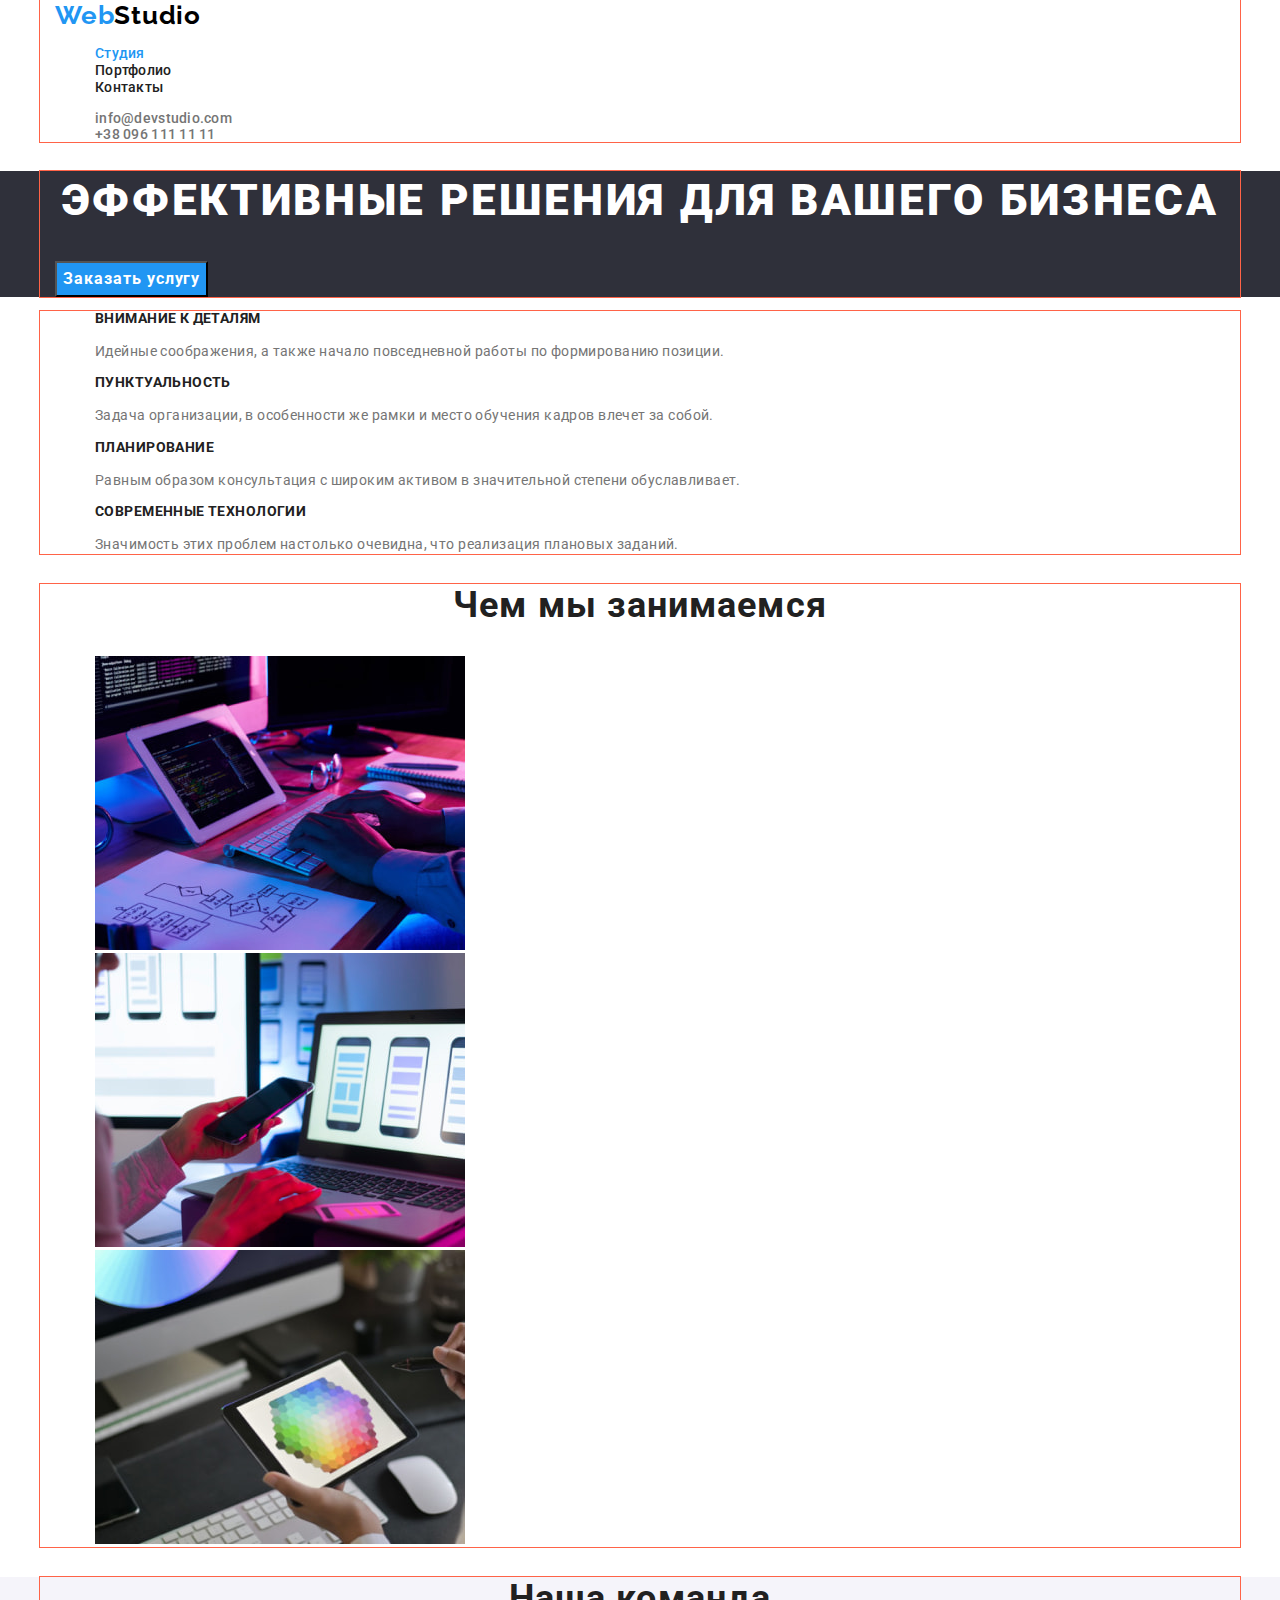
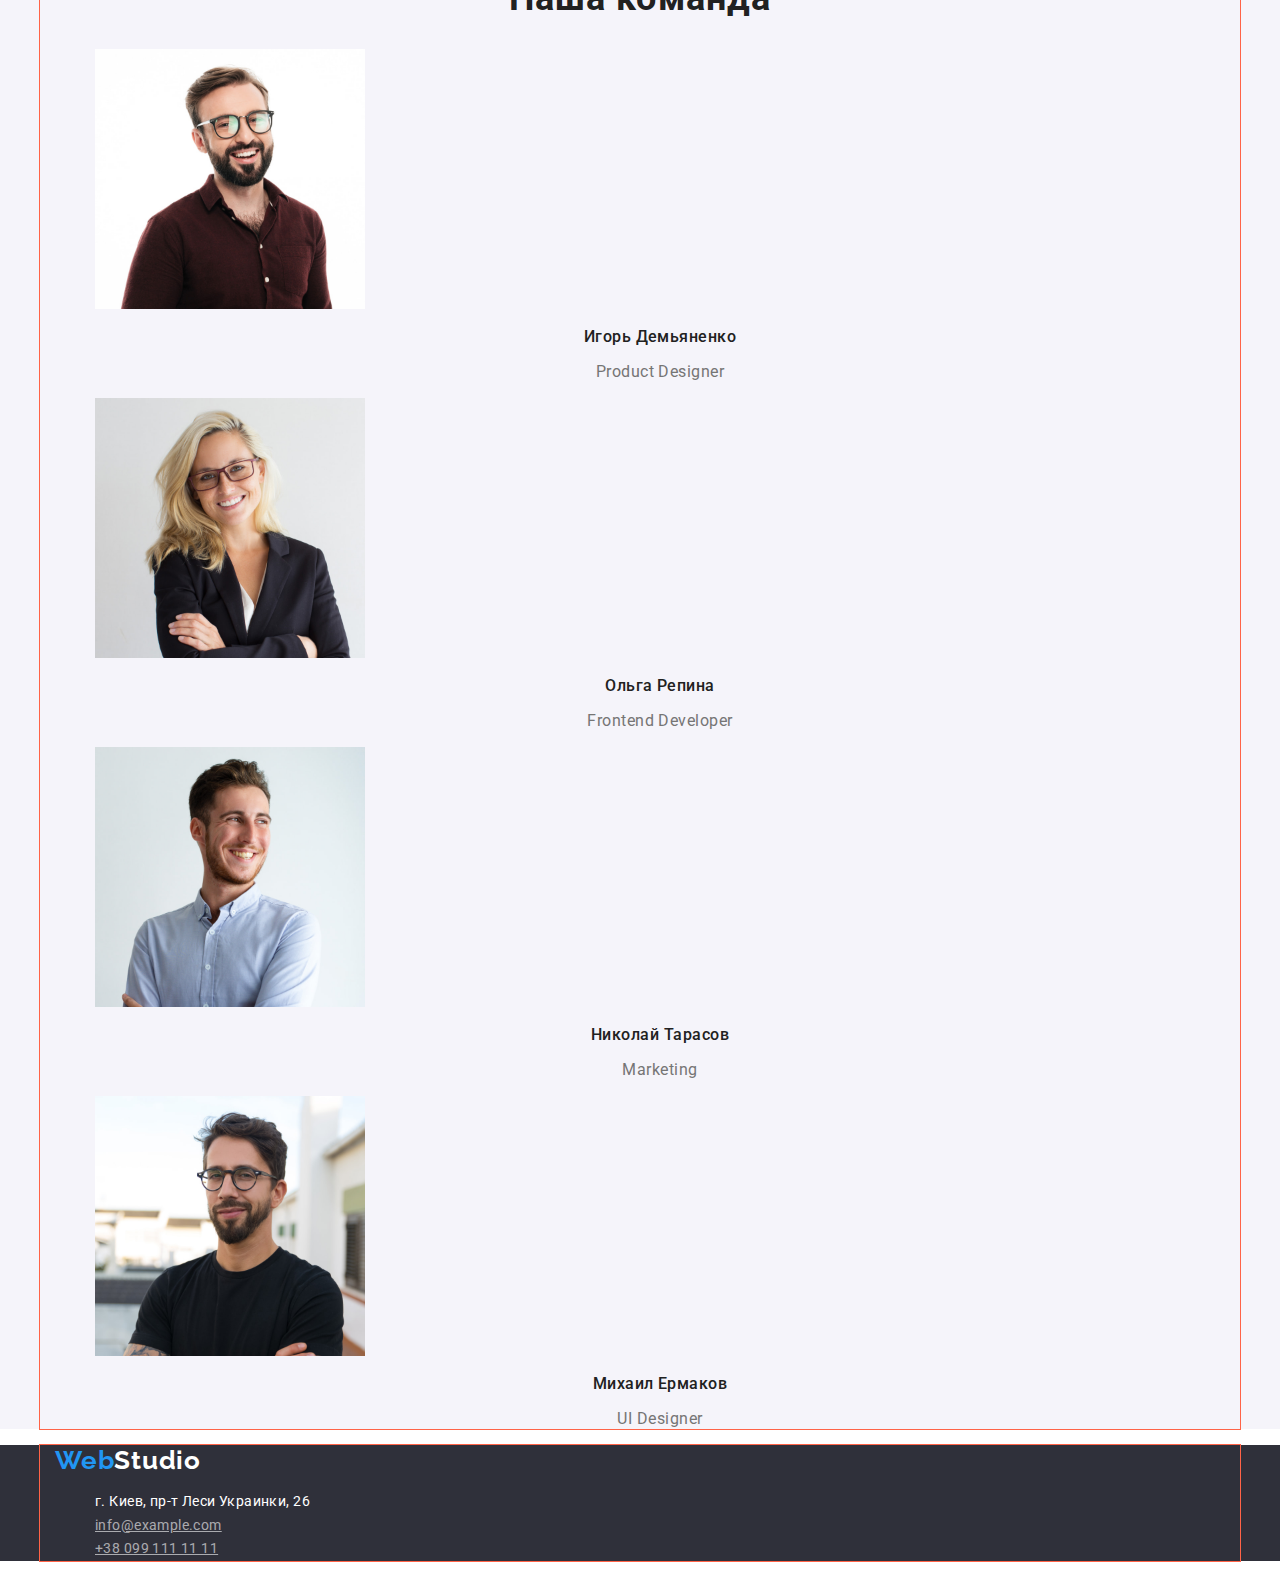
==== index.html @ 44c4bb5a "начинает работу дз3" ====
<!DOCTYPE html>
<html lang="ru">
  <head>
    <meta charset="UTF-8" />
    <meta http-equiv="X-UA-Compatible" content="IE=edge" />
    <meta name="viewport" content="width=device-width, initial-scale=1.0" />
    <title>Document</title>
    <!-- Project fonts -->
    <link rel="preconnect" href="https://fonts.googleapis.com" />
    <link rel="preconnect" href="https://fonts.gstatic.com" crossorigin />
    <link
      href="https://fonts.googleapis.com/css2?family=Raleway:wght@700&family=Roboto:wght@400;500;700;900&display=swap"
      rel="stylesheet"
    />
    <!-- Normalize -->
    <link
      rel="stylesheet"
      href="https://cdn.jsdelivr.net/npm/modern-normalize@1.1.0/modern-normalize.min.css"
    />
    <!-- Custom styles -->
    <link rel="stylesheet" href="./css/styles.css" />
  </head>

  <body>
    <!-- Шапка сайта -->
    <header class="header">
      <div class="container">
        <nav class="header-nav">
          <a href="index.html" lang="en" class="logo-link"
            >Web<span class="logo-up">Studio</span></a
          >
          <ul class="site-nav">
            <li class="list"><a href="" class="link active">Студия</a></li>
            <li class="list"><a href="./portfolio.html" class="link">Портфолио</a></li>
            <li class="list"><a href="" class="link">Контакты</a></li>
          </ul>
        </nav>
        <ul class="header-contacts">
          <li class="list">
            <a href="mailto:info@devstudio.com" class="contacts">info@devstudio.com</a>
          </li>
          <li class="list"><a href="tel:+380961111111" class="contacts">+38 096 111 11 11</a></li>
        </ul>
      </div>
    </header>

    <main>
      <!-- Секция герой -->
      <section class="hero">
        <div class="container">
          <h1 class="hero-title">Эффективные решения для вашего бизнеса</h1>
          <button class="button" type="button">Заказать услугу</button>
        </div>
      </section>

      <!-- Секция особенности -->
      <section class="peculiarities">
        <div class="container">
          <h2 class="peculiarities visually-hidden">Особенности</h2>
          <ul class="peculiarities-list">
            <li class="list">
              <h3 class="title-list">Внимание к деталям</h3>
              <p class="text">
                Идейные соображения, а также начало повседневной работы по формированию позиции.
              </p>
            </li>
            <li class="list">
              <h3 class="title-list">Пунктуальность</h3>
              <p class="text">
                Задача организации, в особенности же рамки и место обучения кадров влечет за собой.
              </p>
            </li>
            <li class="list">
              <h3 class="title-list">Планирование</h3>
              <p class="text">
                Равным образом консультация с широким активом в значительной степени обуславливает.
              </p>
            </li>
            <li class="list">
              <h3 class="title-list">Современные технологии</h3>
              <p class="text">
                Значимость этих проблем настолько очевидна, что реализация плановых заданий.
              </p>
            </li>
          </ul>
        </div>
      </section>

      <!-- Секция занятость -->
      <section class="work">
        <div class="container">
          <h2 class="work-title">Чем мы занимаемся</h2>
          <ul class="work-photo">
            <li class="list">
              <img
                src="./images/images-work/box-1.jpg"
                alt="Работа с планшетом"
                width="370"
                height="294"
              />
            </li>
            <li class="list">
              <img
                src="./images/images-work/box-2.jpg"
                alt="Работа с ноутбуком"
                width="370"
                height="294"
              />
            </li>
            <li class="list">
              <img
                src="./images/images-work/box-3.jpg"
                alt="Работа с телефоном"
                width="370"
                height="294"
              />
            </li>
          </ul>
        </div>
      </section>

      <!-- Секция команда -->
      <section class="team">
        <div class="container">
          <h2 class="team-title">Наша команда</h2>
          <ul class="team-list">
            <li>
              <img
                src="./images/images-team/team-1.jpg"
                alt="Демьяненко Игорь"
                width="270"
                height="260"
              />
              <h3 class="team-name">Игорь Демьяненко</h3>
              <p class="text" lang="en">Product Designer</p>
            </li>
            <li>
              <img
                src="./images/images-team/team-2.jpg"
                alt="Репина Ольга"
                width="270"
                height="260"
              />
              <h3 class="team-name">Ольга Репина</h3>
              <p class="text" lang="en">Frontend Developer</p>
            </li>
            <li>
              <img
                src="./images/images-team/team-3.jpg"
                alt="Тарасов Николай"
                width="270"
                height="260"
              />
              <h3 class="team-name">Николай Тарасов</h3>
              <p class="text" lang="en">Marketing</p>
            </li>
            <li>
              <img
                src="./images/images-team/team-4.jpg"
                alt="Ермаков Михаил"
                width="270"
                height="260"
              />
              <h3 class="team-name">Михаил Ермаков</h3>
              <p class="text" lang="en">UI Designer</p>
            </li>
          </ul>
        </div>
      </section>
    </main>

    <!-- Футер -->
    <footer class="footer">
      <div class="container">
        <a href="index.html" lang="en" class="logo-link"
          >Web<span class="logo-down">Studio</span></a
        >
        <address class="adress">
          <ul class="address-list">
            <li class="list">
              <a
                class="link"
                href="https://goo.gl/maps/iHPk22q8Q6fAZVJF9"
                target="_blank"
                rel="noopenen noreferrer"
                >г. Киев, пр-т Леси Украинки, 26</a
              >
            </li>
            <li class="link">
              <a class="link-footer" href="mailto:info@example.com">info@example.com</a>
            </li>
            <li class="link">
              <a class="link-footer" href="tel:+380991111111">+38 099 111 11 11</a>
            </li>
          </ul>
        </address>
      </div>
    </footer>
  </body>
</html>
---- css/styles.css ----
:root {
  --main-font: 'Roboto', sans-serif;
  --secondary-font: Raleway, sans-serif;

  --accent-text-color: #2196f3;
  --accent-secondary-text-color: #ffffff;
  --main-text-color: #212121;
  --secondary-text-color: #757575;

  --main-bg-color: #2f303a;
  --secondary-bg-color: #f5f4fa;
  --another-bg-color: #eeeeee;

  --logo-text-color: #000000;
  --header-line-color: #ececec;
  --contacts-footer-color: rgba(255, 255, 255, 0.6);
  --buton-bg-color: #2196f3;
}

/* General */

body {
  font-family: var(--main-font);

  font-size: 14px;
  letter-spacing: 0.03em;

  color: var(--secondary-text-color);
  background-color: var(--accent-secondary-text-color);
}

address {
  font-style: normal;
}

.button {
  font-family: var(--main-font);
  font-style: normal;
  font-weight: 700;
  font-size: 16px;
  line-height: 1.88;
  display: flex;
  align-items: center;
  text-align: center;
  letter-spacing: 0.06em;

  color: var(--accent-secondary-text-color);
  background-color: var(--buton-bg-color);

  cursor: pointer;
}

.list {
  list-style: none;
}

.link {
  text-decoration: none;
  list-style: none;
}

.visually-hidden {
  position: absolute;
  width: 1px;
  height: 1px;
  margin: -1px;
  border: 0;
  padding: 0;

  white-space: nowrap;
  clip-path: inset(100%);
  clip: rect(0 0 0 0);
  overflow: hidden;
}

.container {
  outline: 1px solid tomato;
  width: 1200px;

  padding-left: 15px;
  padding-right: 15px;

  margin-left: auto;
  margin-right: auto;
}

/* Header */
/* Logo */

.logo-link {
  font-family: var(--secondary-font);
  font-weight: 700;
  font-size: 26px;
  line-height: 1.19;
  letter-spacing: 0.03em;

  color: var(--accent-text-color);

  text-decoration: none;
}

.logo-up {
  color: var(--logo-text-color);
}

.logo-down {
  color: var(--accent-secondary-text-color);
}

/* Navigation */

.site-nav .link {
  font-weight: 500;
  letter-spacing: 0.02em;
  line-height: 1.14;

  color: var(--main-text-color);

  text-decoration: none;
  cursor: pointer;
}

.site-nav .link:hover,
.site-nav .link:focus {
  color: var(--accent-text-color);
}

/* Contacts */

.site-nav .header-contacts {
  list-style: none;
}

.site-nav .link:hover,
.site-nav .link:focus {
  color: var(--accent-text-color);
}

.site-nav .link .current {
  color: var(--accent-text-color);
}

.header-contacts .contacts {
  color: var(--secondary-text-color);
  font-weight: 500;
  letter-spacing: 0.02em;
  text-decoration: none;
}

.header-contacts .contacts:hover,
.header-contacts .contacts:focus {
  color: var(--accent-text-color);
}

/* Hero */

.hero {
  background: var(--main-bg-color);
}

.hero-title {
  font-weight: 900;
  font-size: 44px;
  line-height: 1.36;
  text-align: center;
  letter-spacing: 0.06em;
  text-transform: uppercase;

  color: var(--accent-secondary-text-color);
}

.link.active {
  color: var(--accent-text-color);
}

/* Peculiarities */

.peculiarities-list .title {
  font-weight: 700;
  font-size: 14px;
  line-height: 1.2;
  letter-spacing: 0.03em;
  text-transform: uppercase;

  color: var(--accent-secondary-text-color);
}

.title-list {
  font-size: 14px;
  font-weight: 700;
  line-height: 1.14;

  color: var(--main-text-color);

  text-transform: uppercase;
}

.peculiarities-list .text {
  font-size: 14px;
  line-height: 1.71;
  line-height: 146%;
  vertical-align: Top;

  color: var(--secondary-text-color);
}

/* Employment */

.work-title {
  font-weight: 700;
  font-size: 36px;
  line-height: 42px;
  text-align: center;
  letter-spacing: 0.03em;

  color: var(--main-text-color);
}

.work-title .list {
  list-style: none;
}

/* Team */

.team-list {
  list-style: none;
}

.team {
  background-color: var(--secondary-bg-color);
}

.team-title {
  font-weight: 700;
  font-size: 36px;
  line-height: 1.17;
  text-align: center;
  letter-spacing: 0.03em;

  color: var(--main-text-color);
}

.team-list .team-name {
  font-weight: 500;
  font-size: 16px;
  line-height: 1.18;
  text-align: center;
  letter-spacing: 0.03em;

  color: var(--main-text-color);
}

.team-list .text {
  font-size: 16px;
  line-height: 1.18;
  text-align: center;
  letter-spacing: 0.03em;
}
/* Footer */

.footer {
  background-color: var(--main-bg-color);
  text-decoration: none;
}

.address {
  font-style: normal;
}

.address .address-list {
  list-style: none;
}

.address-list .link {
  line-height: 1.72;

  color: var(--accent-secondary-text-color);

  text-decoration: none;
}

.address-list .link {
  line-height: 1.71;

  color: var(--accent-secondary-text-color);

  text-decoration: none;
}

.address-list .link-footer:hover,
.address-list .link-footer:focus {
  color: var(--accent-text-color);
}

.address-list .link-footer {
  font-size: 14px;
  line-height: 1.71;

  color: var(--contacts-footer-color);
}

.address-list .list:hover,
.address-list .list:focus {
  color: var(--accent-text-color);
}

/* Portfolio Page */

.portfolio {
  list-style: none;
}

.portfolio .button {
  font-weight: 500;
  font-size: 16px;
  line-height: 1.62;

  color: var(--main-text-color);
  background-color: var(--another-bg-color);
}

.portfolio .button:hover,
.portfolio .button:focus {
  color: var(--accent-secondary-text-color);
  background-color: var(--accent-text-color);

  cursor: pointer;
}
.portfolio-list .title {
  font-weight: 700;
  font-size: 18px;
  line-height: 2;
  letter-spacing: 0.06em;

  color: var(--main-text-color);
}

.portfolio-list .list {
  font-size: 16px;
  line-height: 1.88;
  letter-spacing: 0.03em;

  color: var(--secondary-text-color);
}

.portfolio-title {
  list-style: none;
}
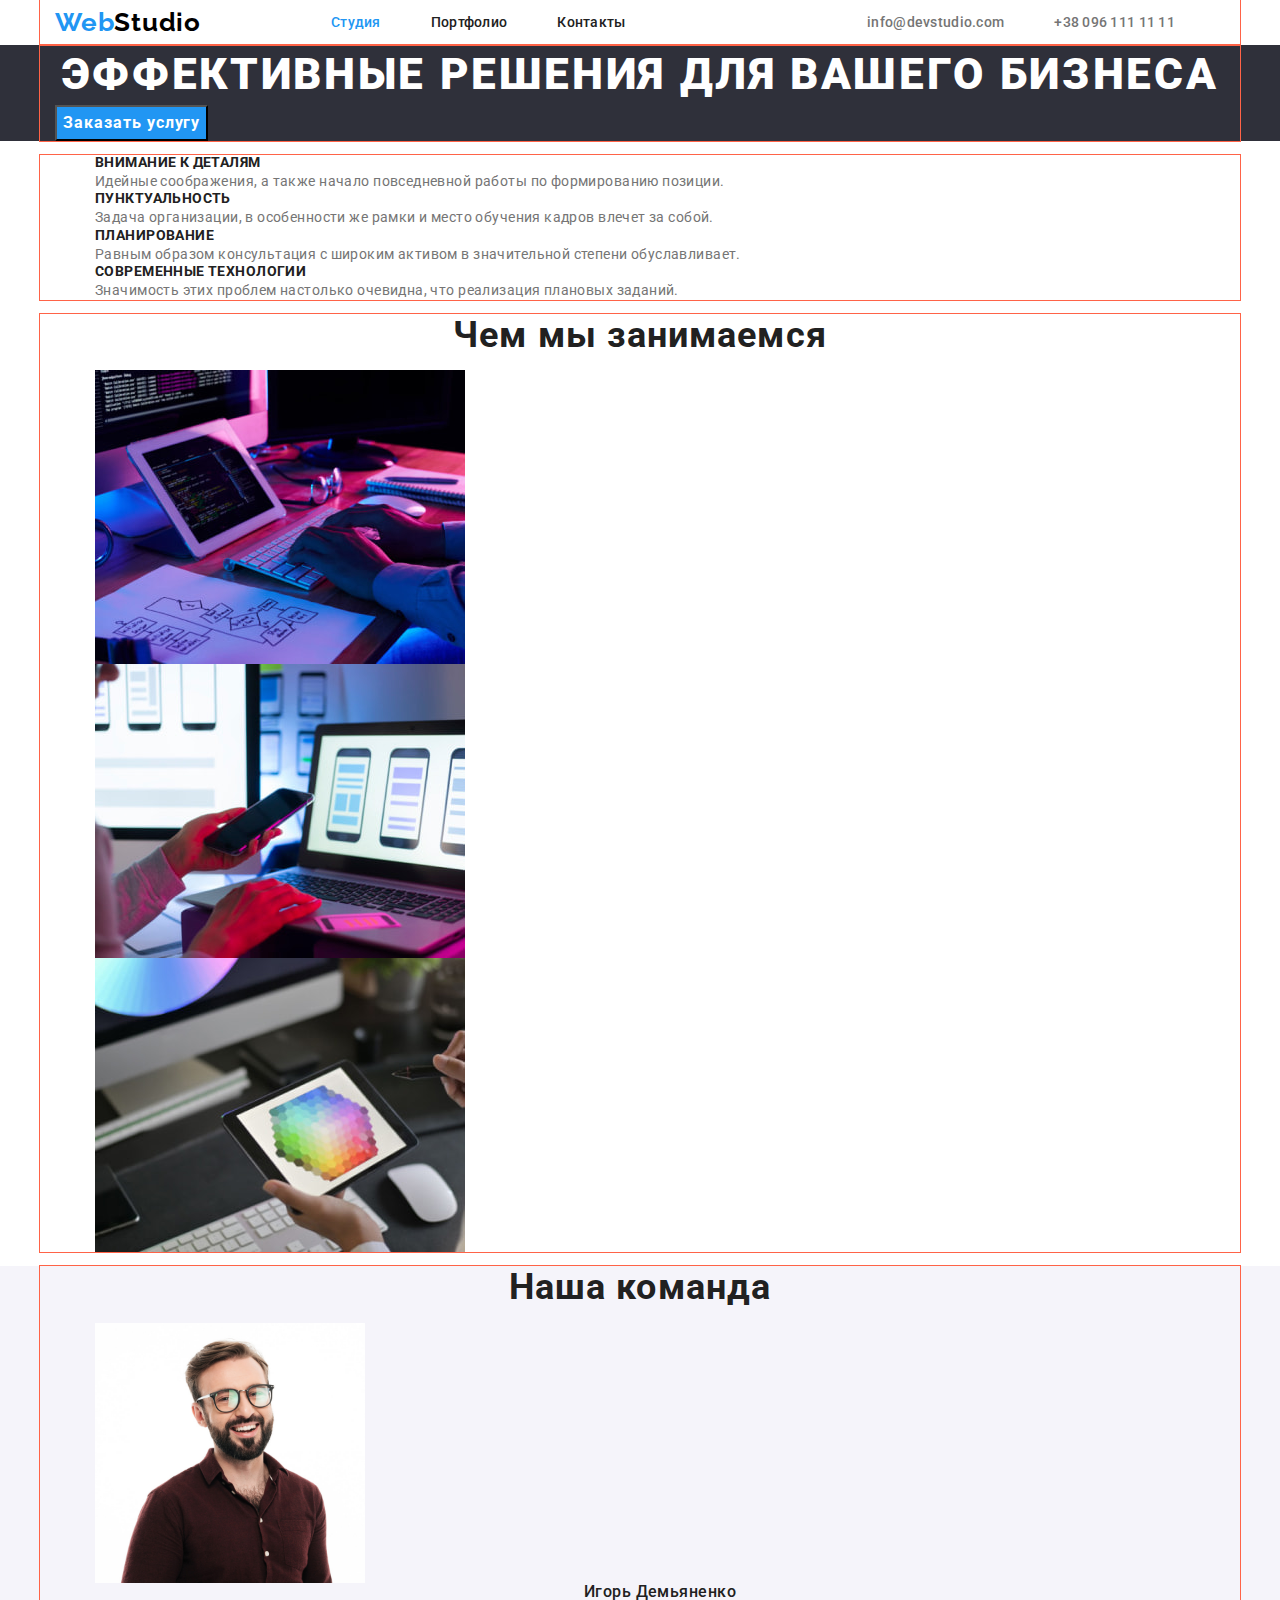
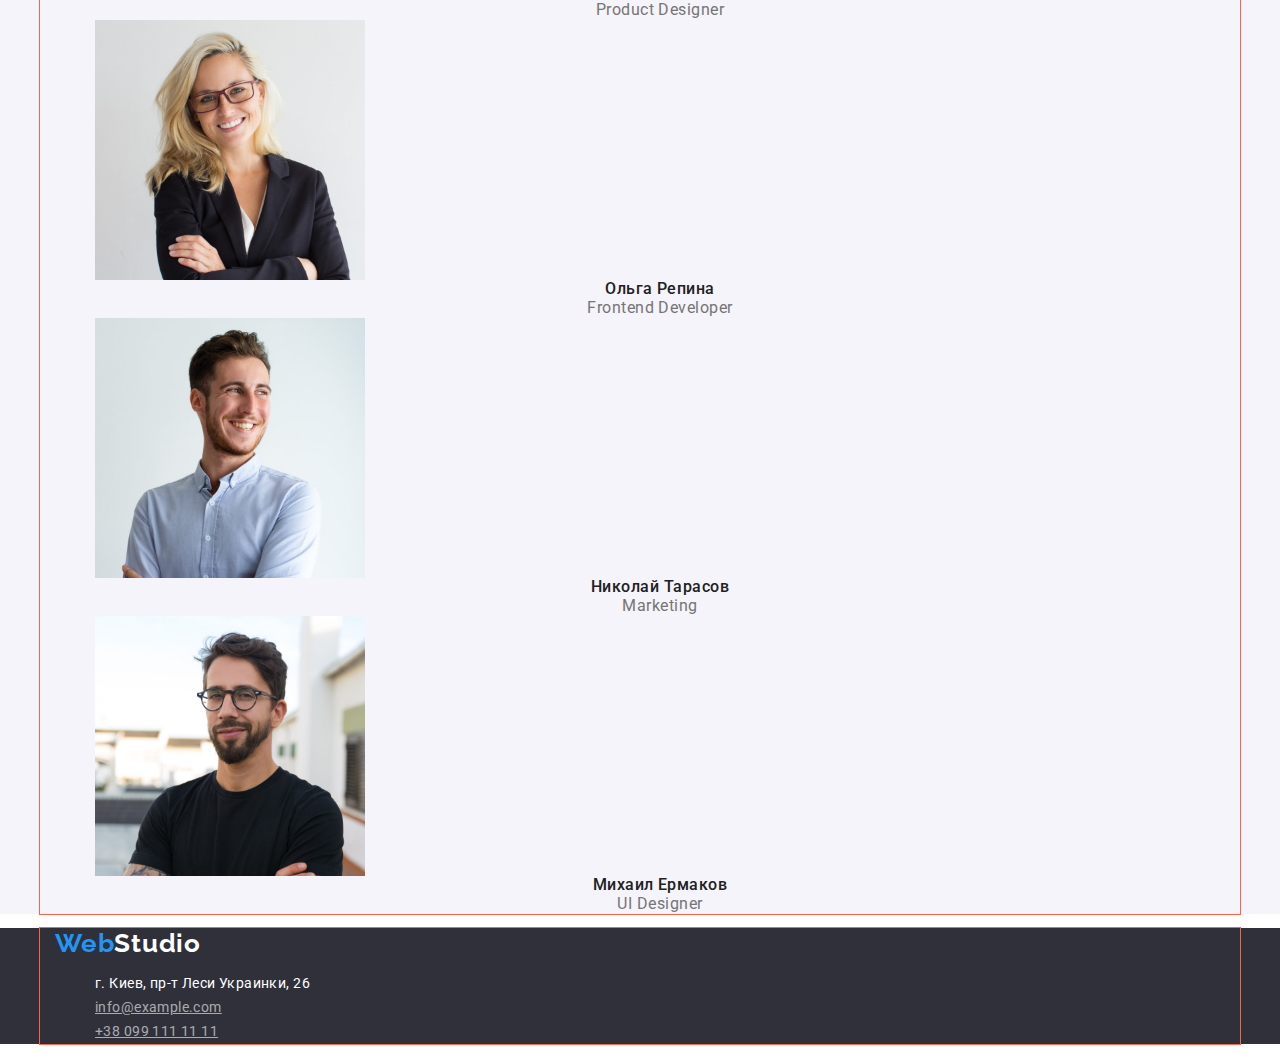
==== commit 52bb1bb1: "делает задачи по дз в header" ====
--- a/index.html
+++ b/index.html
@@ -24,15 +24,13 @@
   <body>
     <!-- Шапка сайта -->
     <header class="header">
-      <div class="container">
+      <div class="container header-container">
+        <a class="logo-link" href="index.html" lang="en">Web<span class="logo-up">Studio</span></a>
         <nav class="header-nav">
-          <a href="index.html" lang="en" class="logo-link"
-            >Web<span class="logo-up">Studio</span></a
-          >
           <ul class="site-nav">
-            <li class="list"><a href="" class="link active">Студия</a></li>
-            <li class="list"><a href="./portfolio.html" class="link">Портфолио</a></li>
-            <li class="list"><a href="" class="link">Контакты</a></li>
+            <li class="list nav-list"><a href="" class="link active">Студия</a></li>
+            <li class="list nav-list"><a href="./portfolio.html" class="link">Портфолио</a></li>
+            <li class="list nav-list"><a href="" class="link">Контакты</a></li>
           </ul>
         </nav>
         <ul class="header-contacts">
--- a/css/styles.css
+++ b/css/styles.css
@@ -29,6 +29,19 @@
   background-color: var(--accent-secondary-text-color);
 }
 
+h1,
+h2,
+h3,
+h4,
+h5,
+h6,
+p {
+  margin: 0%;
+}
+
+img {
+  display: block;
+}
 address {
   font-style: normal;
 }
@@ -52,6 +65,8 @@
 
 .list {
   list-style: none;
+  margin: 0;
+  padding: 0%;
 }
 
 .link {
@@ -87,7 +102,18 @@
 /* Header */
 /* Logo */
 
+.header-container {
+  display: flex;
+  align-items: center;
+}
+
+.header-contacts {
+  margin-left: auto;
+}
+
 .logo-link {
+  margin-right: 90px;
+
   font-family: var(--secondary-font);
   font-weight: 700;
   font-size: 26px;
@@ -103,11 +129,20 @@
   color: var(--logo-text-color);
 }
 
-.logo-down {
-  color: var(--accent-secondary-text-color);
-}
-
-/* Navigation */
+/* Navigation header */
+
+.site-nav {
+  display: flex;
+  align-items: center;
+}
+
+.nav-list {
+  margin-right: 50px;
+}
+
+.nav-list:last-child {
+  margin: 0;
+}
 
 .site-nav .link {
   font-weight: 500;
@@ -125,19 +160,23 @@
   color: var(--accent-text-color);
 }
 
+.site-nav .link .current {
+  color: var(--accent-text-color);
+}
+
 /* Contacts */
 
+.header-contacts {
+  display: flex;
+  align-items: center;
+}
+
+.contacts {
+  margin-right: 50px;
+}
+
 .site-nav .header-contacts {
   list-style: none;
-}
-
-.site-nav .link:hover,
-.site-nav .link:focus {
-  color: var(--accent-text-color);
-}
-
-.site-nav .link .current {
-  color: var(--accent-text-color);
 }
 
 .header-contacts .contacts {
@@ -304,6 +343,10 @@
   color: var(--accent-text-color);
 }
 
+.logo-down {
+  color: var(--accent-secondary-text-color);
+}
+
 /* Portfolio Page */
 
 .portfolio {
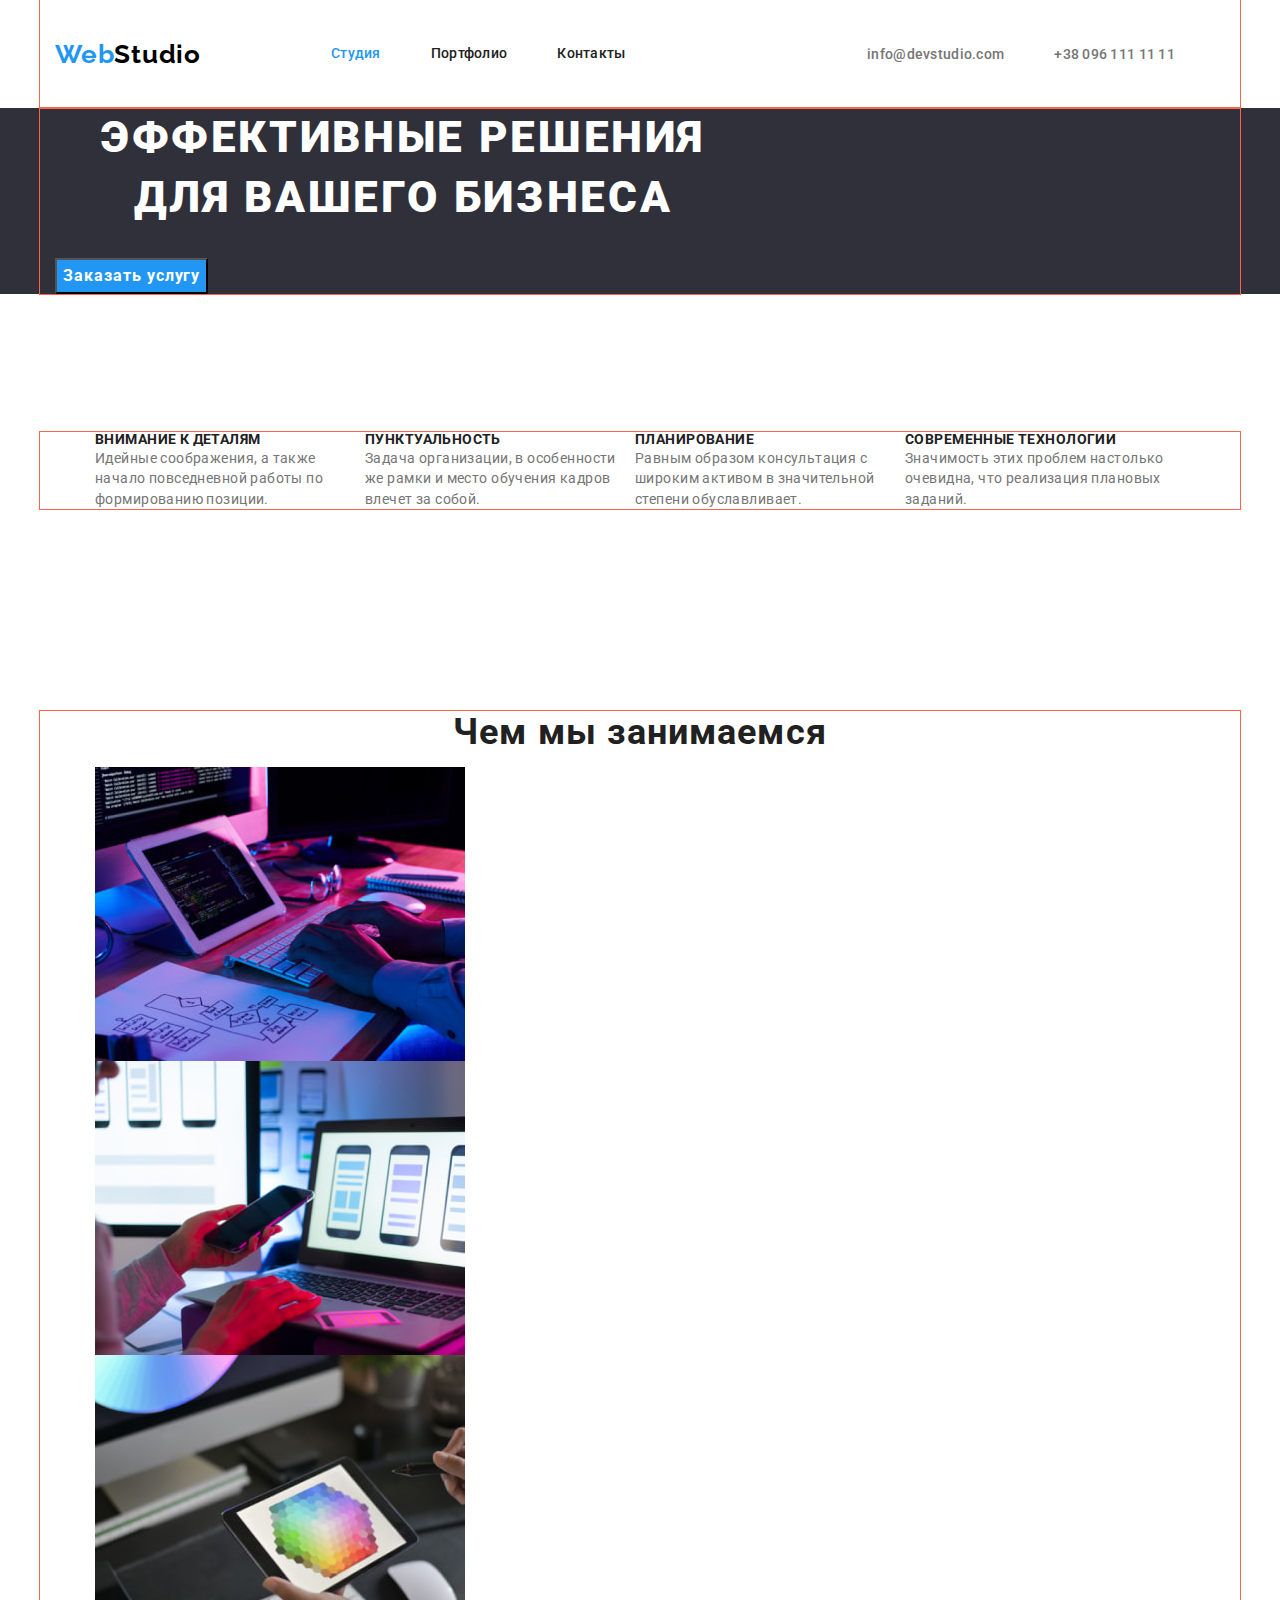
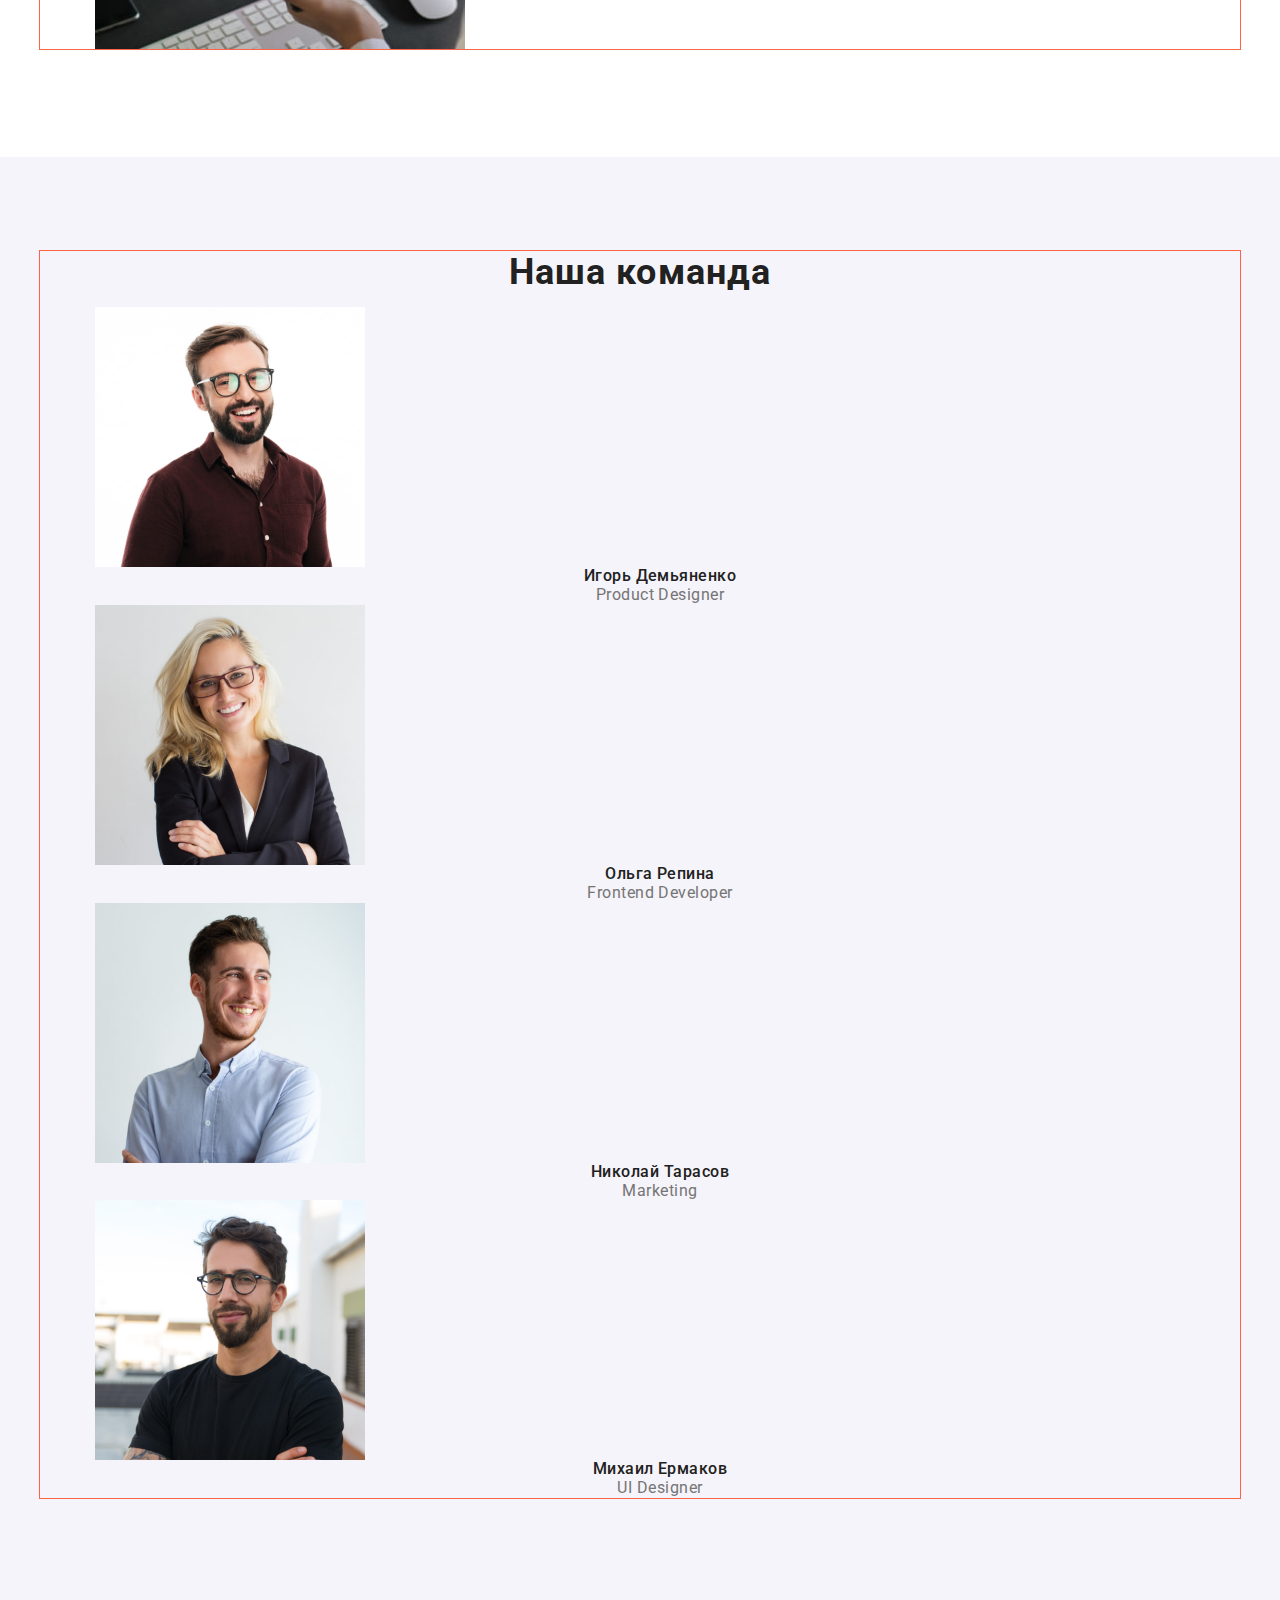
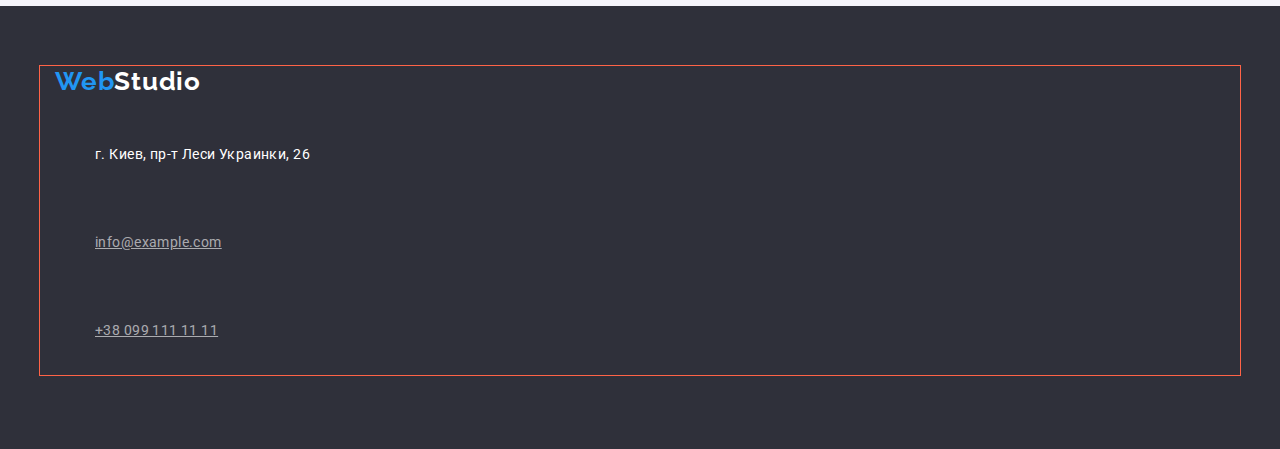
==== commit 123dac14: "начинает работу с героем" ====
--- a/index.html
+++ b/index.html
@@ -45,15 +45,15 @@
     <main>
       <!-- Секция герой -->
       <section class="hero">
-        <div class="container">
+        <div class="container hero-group">
           <h1 class="hero-title">Эффективные решения для вашего бизнеса</h1>
-          <button class="button" type="button">Заказать услугу</button>
+          <button class="button button-hero" type="button">Заказать услугу</button>
         </div>
       </section>
 
       <!-- Секция особенности -->
-      <section class="peculiarities">
-        <div class="container">
+      <section class="peculiarities section">
+        <div class="container peculiarities-container">
           <h2 class="peculiarities visually-hidden">Особенности</h2>
           <ul class="peculiarities-list">
             <li class="list">
@@ -85,7 +85,7 @@
       </section>
 
       <!-- Секция занятость -->
-      <section class="work">
+      <section class="work section">
         <div class="container">
           <h2 class="work-title">Чем мы занимаемся</h2>
           <ul class="work-photo">
@@ -118,7 +118,7 @@
       </section>
 
       <!-- Секция команда -->
-      <section class="team">
+      <section class="team section">
         <div class="container">
           <h2 class="team-title">Наша команда</h2>
           <ul class="team-list">
@@ -168,7 +168,7 @@
     </main>
 
     <!-- Футер -->
-    <footer class="footer">
+    <footer class="footer section">
       <div class="container">
         <a href="index.html" lang="en" class="logo-link"
           >Web<span class="logo-down">Studio</span></a
--- a/css/styles.css
+++ b/css/styles.css
@@ -36,12 +36,13 @@
 h5,
 h6,
 p {
-  margin: 0%;
+  margin: 0;
 }
 
 img {
   display: block;
 }
+
 address {
   font-style: normal;
 }
@@ -61,17 +62,6 @@
   background-color: var(--buton-bg-color);
 
   cursor: pointer;
-}
-
-.list {
-  list-style: none;
-  margin: 0;
-  padding: 0%;
-}
-
-.link {
-  text-decoration: none;
-  list-style: none;
 }
 
 .visually-hidden {
@@ -99,6 +89,22 @@
   margin-right: auto;
 }
 
+.section {
+  padding-top: 94px;
+  padding-bottom: 94px;
+}
+
+.list {
+  list-style: none;
+  margin: 0;
+  padding: 0%;
+}
+
+.link {
+  text-decoration: none;
+  list-style: none;
+}
+
 /* Header */
 /* Logo */
 
@@ -181,8 +187,10 @@
 
 .header-contacts .contacts {
   color: var(--secondary-text-color);
+
   font-weight: 500;
   letter-spacing: 0.02em;
+
   text-decoration: none;
 }
 
@@ -191,13 +199,29 @@
   color: var(--accent-text-color);
 }
 
+.link,
+.contacts {
+  display: block;
+  padding-top: 32px;
+  padding-bottom: 32px;
+}
+
 /* Hero */
 
 .hero {
   background: var(--main-bg-color);
 }
 
+.button-hero {
+  margin-bottom: 30px;
+}
+
 .hero-title {
+  width: 696px;
+}
+.hero-title {
+  margin-bottom: 30px;
+
   font-weight: 900;
   font-size: 44px;
   line-height: 1.36;
@@ -213,6 +237,14 @@
 }
 
 /* Peculiarities */
+
+.peculiarities-list {
+  display: flex;
+  align-items: center;
+}
+.peculiarities-list .list {
+  width: 270px;
+}
 
 .peculiarities-list .title {
   font-weight: 700;
@@ -298,6 +330,9 @@
 /* Footer */
 
 .footer {
+  padding-top: 60px;
+  padding-bottom: 60px;
+
   background-color: var(--main-bg-color);
   text-decoration: none;
 }
@@ -348,6 +383,13 @@
 }
 
 /* Portfolio Page */
+.portfolio-container {
+  width: 1230px;
+  margin-left: 15px;
+  margin-right: 15px;
+  margin-top: 0;
+  margin-bottom: 0;
+}
 
 .portfolio {
   list-style: none;
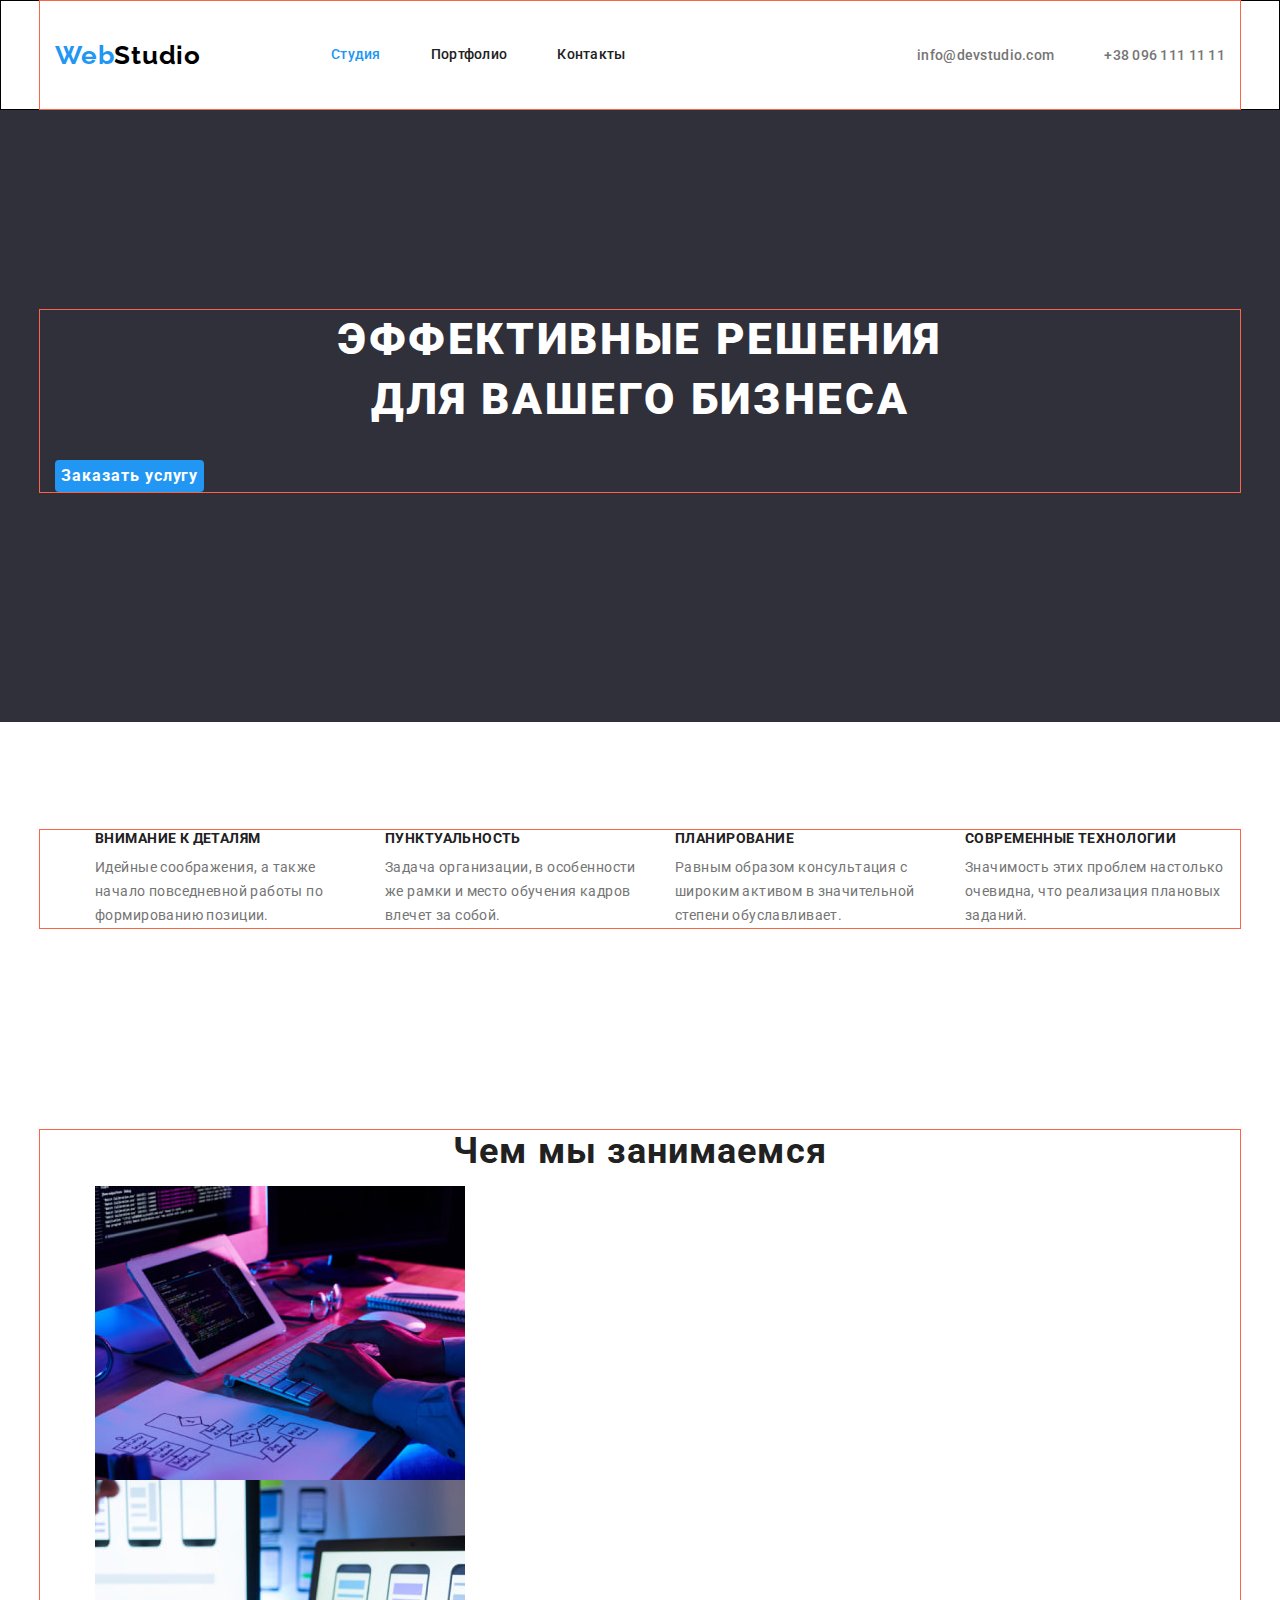
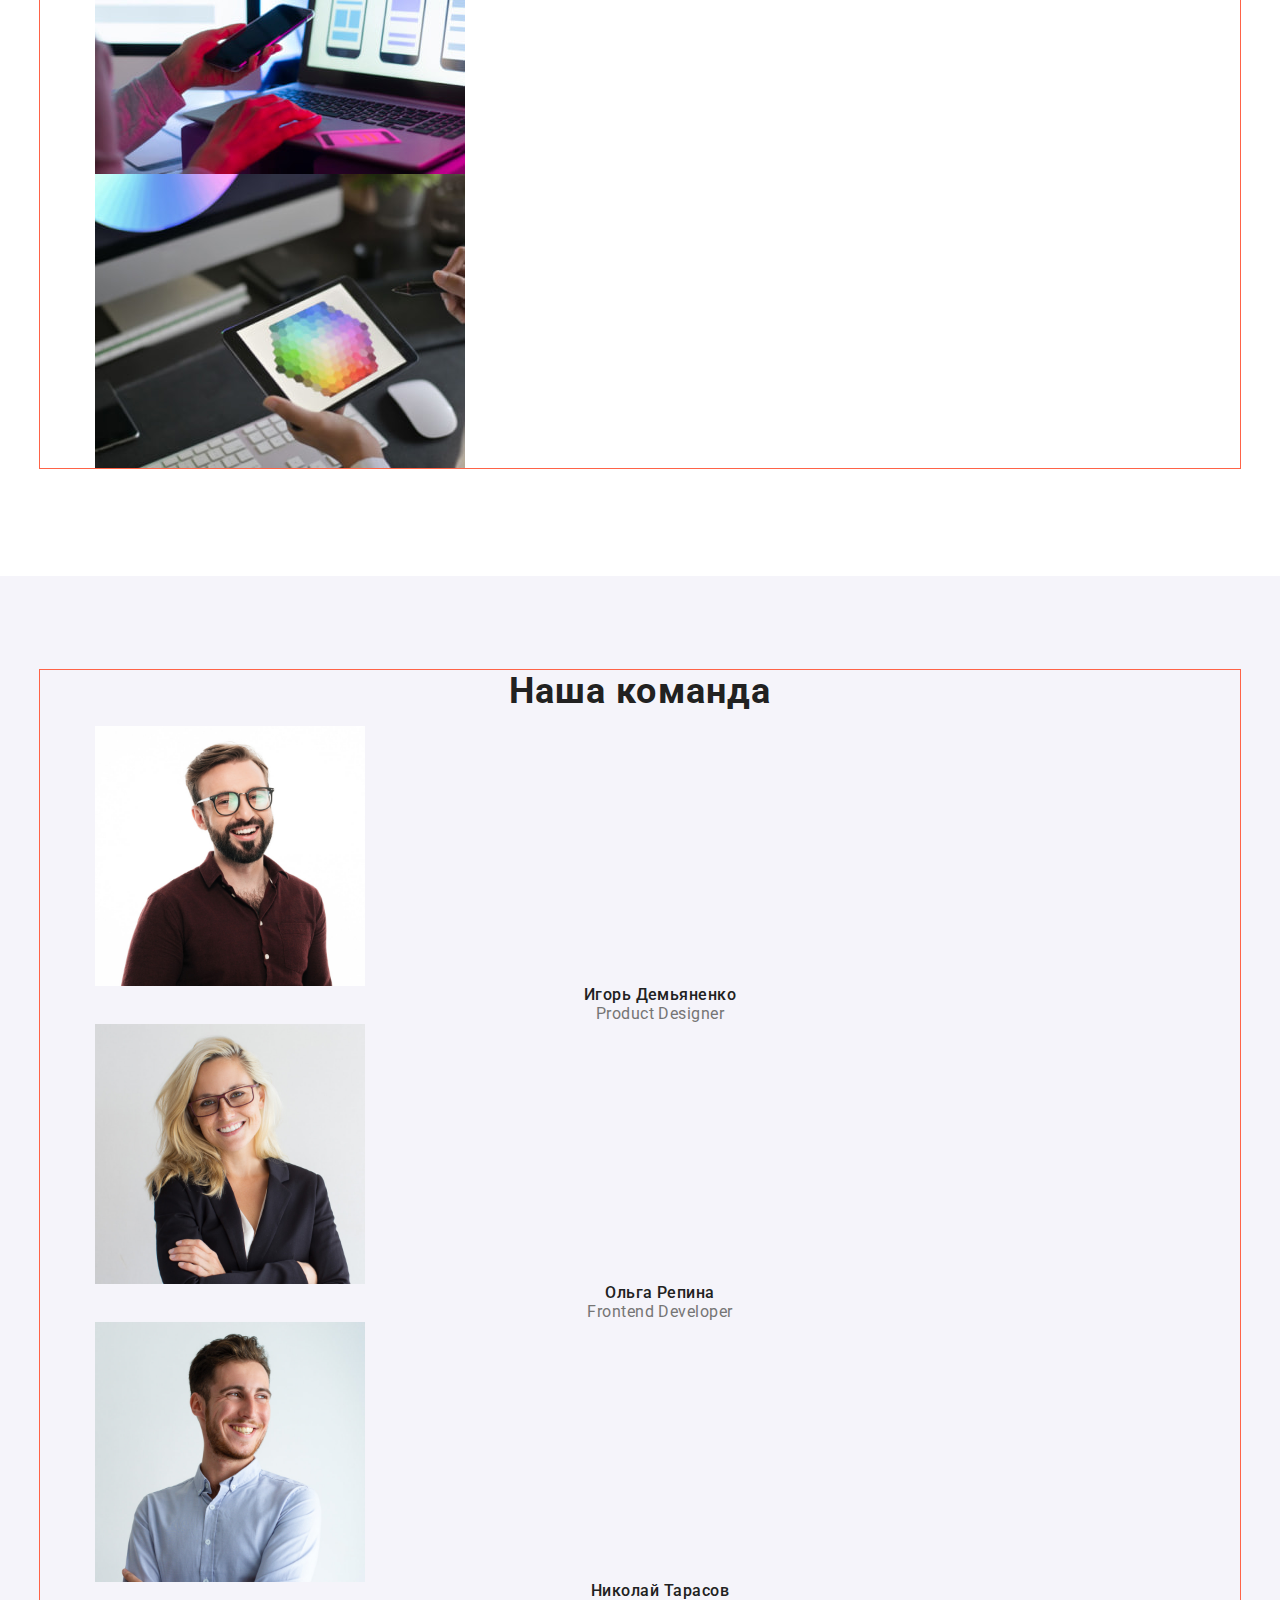
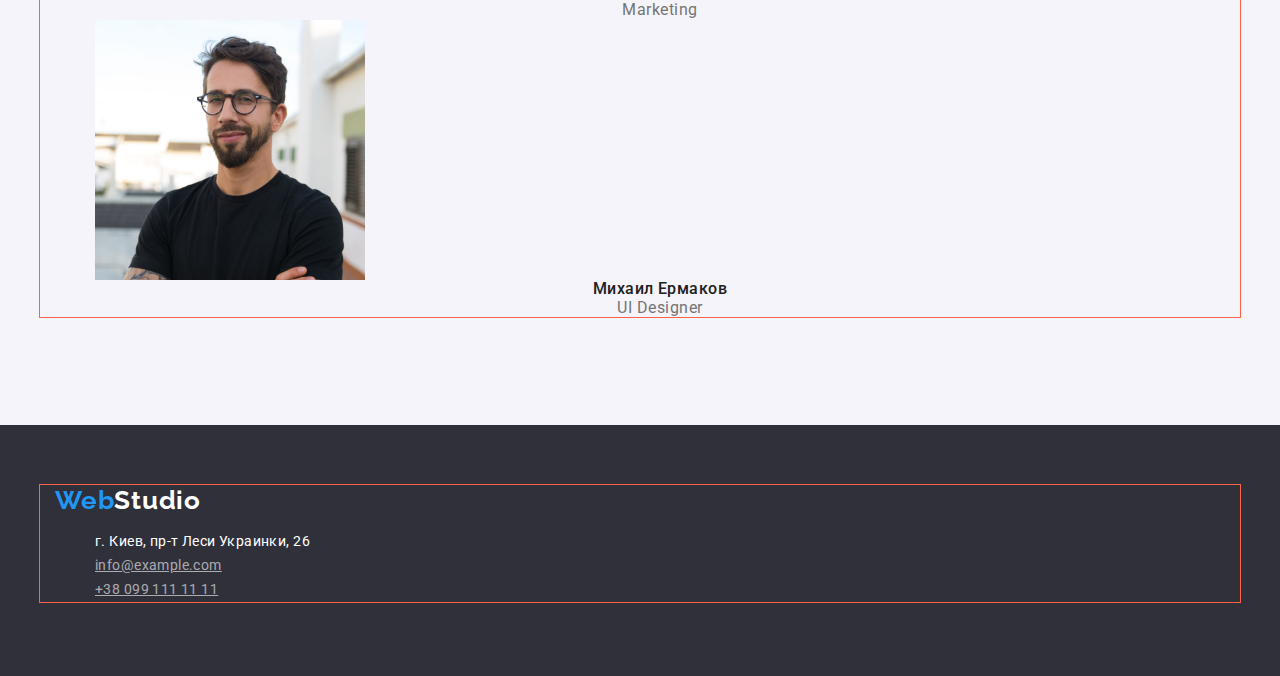
==== commit fec7605e: "создает flex для hero+peculiarities" ====
--- a/index.html
+++ b/index.html
@@ -28,13 +28,15 @@
         <a class="logo-link" href="index.html" lang="en">Web<span class="logo-up">Studio</span></a>
         <nav class="header-nav">
           <ul class="site-nav">
-            <li class="list nav-list"><a href="" class="link active">Студия</a></li>
-            <li class="list nav-list"><a href="./portfolio.html" class="link">Портфолио</a></li>
-            <li class="list nav-list"><a href="" class="link">Контакты</a></li>
+            <li class="list nav-list"><a href="" class="link active nav-link">Студия</a></li>
+            <li class="list nav-list">
+              <a href="./portfolio.html" class="link nav-link">Портфолио</a>
+            </li>
+            <li class="list nav-list"><a href="" class="link nav-link">Контакты</a></li>
           </ul>
         </nav>
         <ul class="header-contacts">
-          <li class="list">
+          <li class="list list-contacts">
             <a href="mailto:info@devstudio.com" class="contacts">info@devstudio.com</a>
           </li>
           <li class="list"><a href="tel:+380961111111" class="contacts">+38 096 111 11 11</a></li>
@@ -46,7 +48,7 @@
       <!-- Секция герой -->
       <section class="hero">
         <div class="container hero-group">
-          <h1 class="hero-title">Эффективные решения для вашего бизнеса</h1>
+          <h1 class="hero-title">Эффективные решения <br />для вашего бизнеса</h1>
           <button class="button button-hero" type="button">Заказать услугу</button>
         </div>
       </section>
@@ -56,25 +58,25 @@
         <div class="container peculiarities-container">
           <h2 class="peculiarities visually-hidden">Особенности</h2>
           <ul class="peculiarities-list">
-            <li class="list">
+            <li class="list peculiarities-item">
               <h3 class="title-list">Внимание к деталям</h3>
               <p class="text">
                 Идейные соображения, а также начало повседневной работы по формированию позиции.
               </p>
             </li>
-            <li class="list">
+            <li class="list peculiarities-item">
               <h3 class="title-list">Пунктуальность</h3>
               <p class="text">
                 Задача организации, в особенности же рамки и место обучения кадров влечет за собой.
               </p>
             </li>
-            <li class="list">
+            <li class="list peculiarities-item">
               <h3 class="title-list">Планирование</h3>
               <p class="text">
                 Равным образом консультация с широким активом в значительной степени обуславливает.
               </p>
             </li>
-            <li class="list">
+            <li class="list peculiarities-item">
               <h3 class="title-list">Современные технологии</h3>
               <p class="text">
                 Значимость этих проблем настолько очевидна, что реализация плановых заданий.
--- a/css/styles.css
+++ b/css/styles.css
@@ -105,36 +105,37 @@
   list-style: none;
 }
 
+/* Logo */
+
+.logo-link {
+  margin-right: 90px;
+
+  font-family: var(--secondary-font);
+  font-weight: 700;
+  font-size: 26px;
+  line-height: 1.19;
+  letter-spacing: 0.03em;
+
+  color: var(--accent-text-color);
+
+  text-decoration: none;
+}
+
+.logo-up {
+  color: var(--logo-text-color);
+}
+
 /* Header */
-/* Logo */
+
+.header {
+  border: 1px solid black;
+}
 
 .header-container {
   display: flex;
   align-items: center;
 }
 
-.header-contacts {
-  margin-left: auto;
-}
-
-.logo-link {
-  margin-right: 90px;
-
-  font-family: var(--secondary-font);
-  font-weight: 700;
-  font-size: 26px;
-  line-height: 1.19;
-  letter-spacing: 0.03em;
-
-  color: var(--accent-text-color);
-
-  text-decoration: none;
-}
-
-.logo-up {
-  color: var(--logo-text-color);
-}
-
 /* Navigation header */
 
 .site-nav {
@@ -148,6 +149,13 @@
 
 .nav-list:last-child {
   margin: 0;
+}
+
+.nav-link {
+  display: block;
+
+  padding-top: 32px;
+  padding-bottom: 32px;
 }
 
 .site-nav .link {
@@ -175,10 +183,16 @@
 .header-contacts {
   display: flex;
   align-items: center;
-}
-
-.contacts {
+
+  margin-left: auto;
+}
+
+.list-contacts {
   margin-right: 50px;
+}
+
+.list-contacts:last-child {
+  margin-right: 0;
 }
 
 .site-nav .header-contacts {
@@ -189,6 +203,7 @@
   color: var(--secondary-text-color);
 
   font-weight: 500;
+  line-height: 1.14;
   letter-spacing: 0.02em;
 
   text-decoration: none;
@@ -199,26 +214,19 @@
   color: var(--accent-text-color);
 }
 
-.link,
-.contacts {
-  display: block;
-  padding-top: 32px;
-  padding-bottom: 32px;
-}
-
 /* Hero */
 
 .hero {
+  padding-top: 200px;
+  padding-right: 0;
+  padding-bottom: 200px;
+  padding-left: 0;
+
+  text-align: center;
+
   background: var(--main-bg-color);
 }
 
-.button-hero {
-  margin-bottom: 30px;
-}
-
-.hero-title {
-  width: 696px;
-}
 .hero-title {
   margin-bottom: 30px;
 
@@ -232,6 +240,13 @@
   color: var(--accent-secondary-text-color);
 }
 
+.button {
+  margin-bottom: 30px;
+  border: none;
+  border-radius: 4px;
+  cursor: pointer;
+}
+
 .link.active {
   color: var(--accent-text-color);
 }
@@ -242,37 +257,34 @@
   display: flex;
   align-items: center;
 }
-.peculiarities-list .list {
-  width: 270px;
-}
-
-.peculiarities-list .title {
+
+.peculiarities-item {
+  flex-basis: calc((100% - 90px) / 4);
+  margin-right: 30px;
+}
+
+.peculiarities-item:nth-child(4n) {
+  margin-right: 0px;
+}
+
+.title-list {
+  margin-bottom: 10px;
+
   font-weight: 700;
   font-size: 14px;
+  line-height: 1.14;
   line-height: 1.2;
   letter-spacing: 0.03em;
   text-transform: uppercase;
 
-  color: var(--accent-secondary-text-color);
-}
-
-.title-list {
-  font-size: 14px;
-  font-weight: 700;
-  line-height: 1.14;
-
-  color: var(--main-text-color);
-
-  text-transform: uppercase;
+  color: var(--main-text-color);
 }
 
 .peculiarities-list .text {
   font-size: 14px;
   line-height: 1.71;
-  line-height: 146%;
-  vertical-align: Top;
-
-  color: var(--secondary-text-color);
+
+  color: var(--main-text-color));
 }
 
 /* Employment */
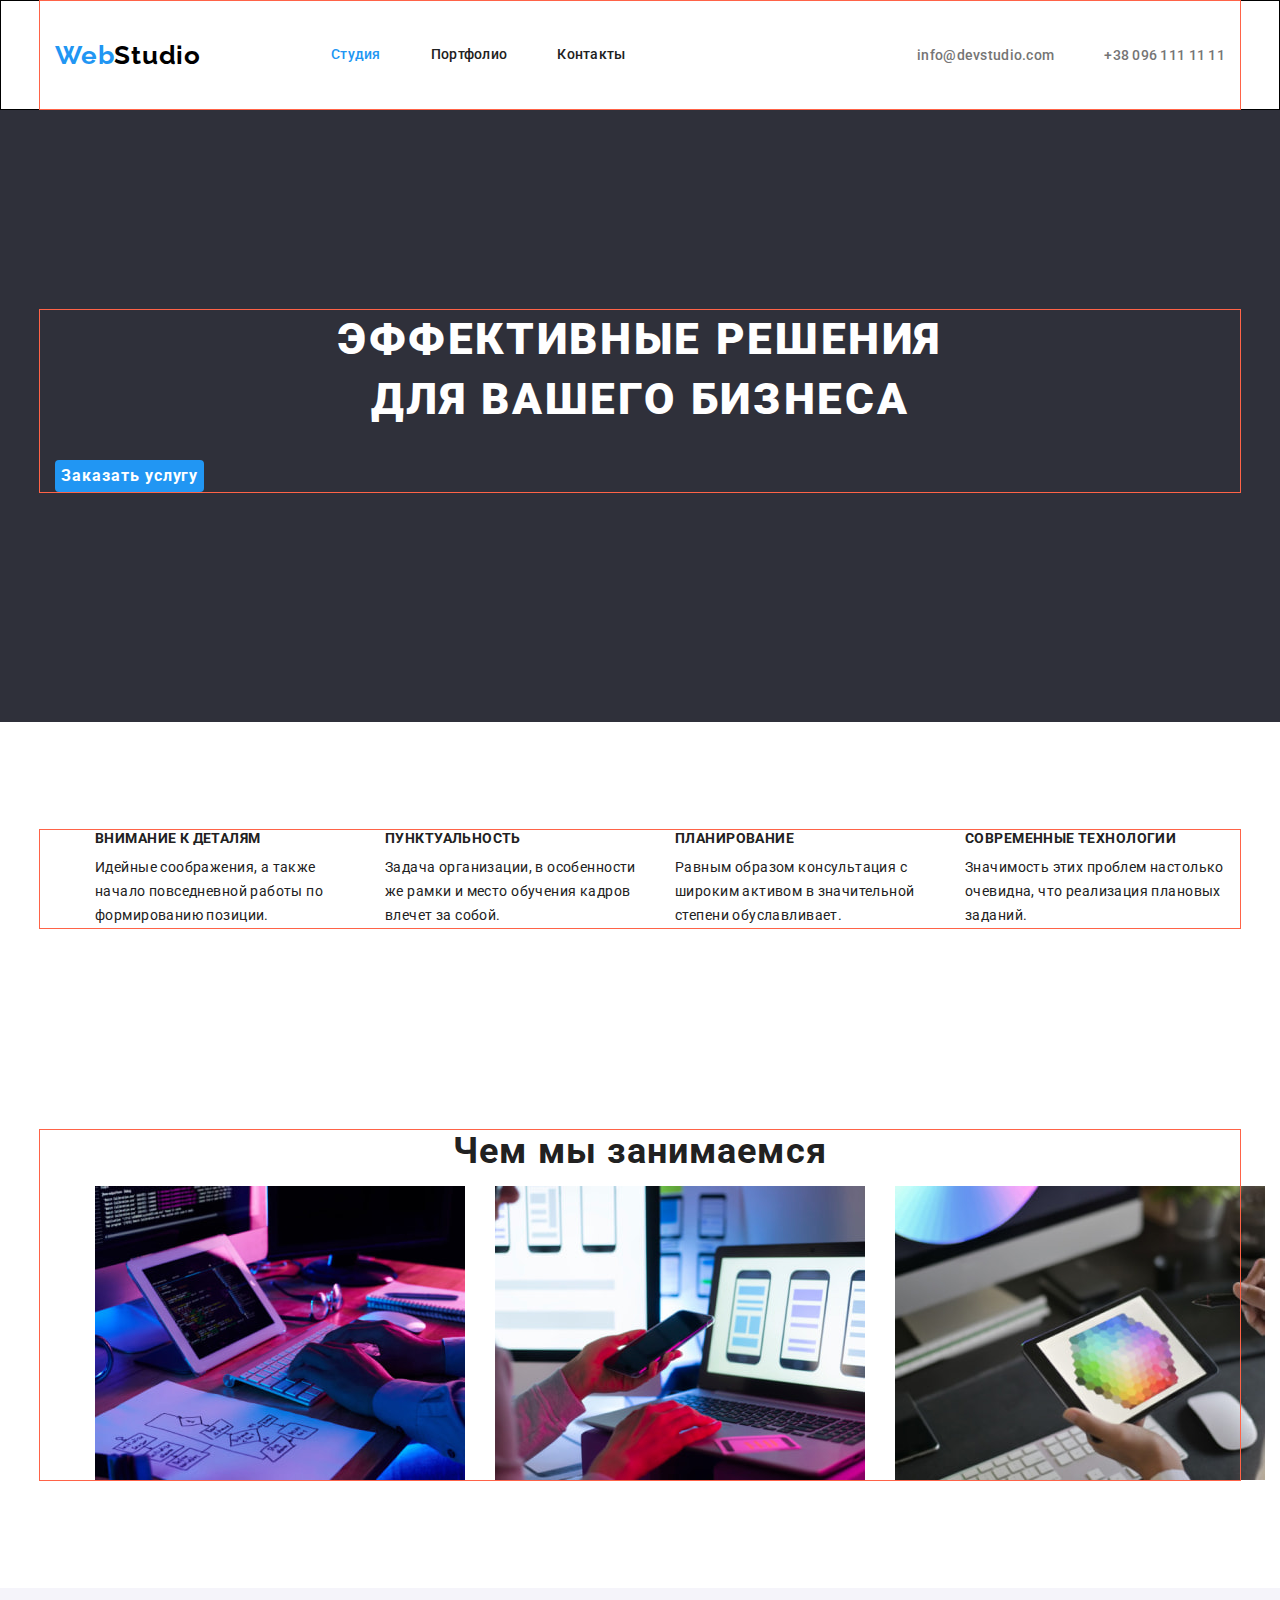
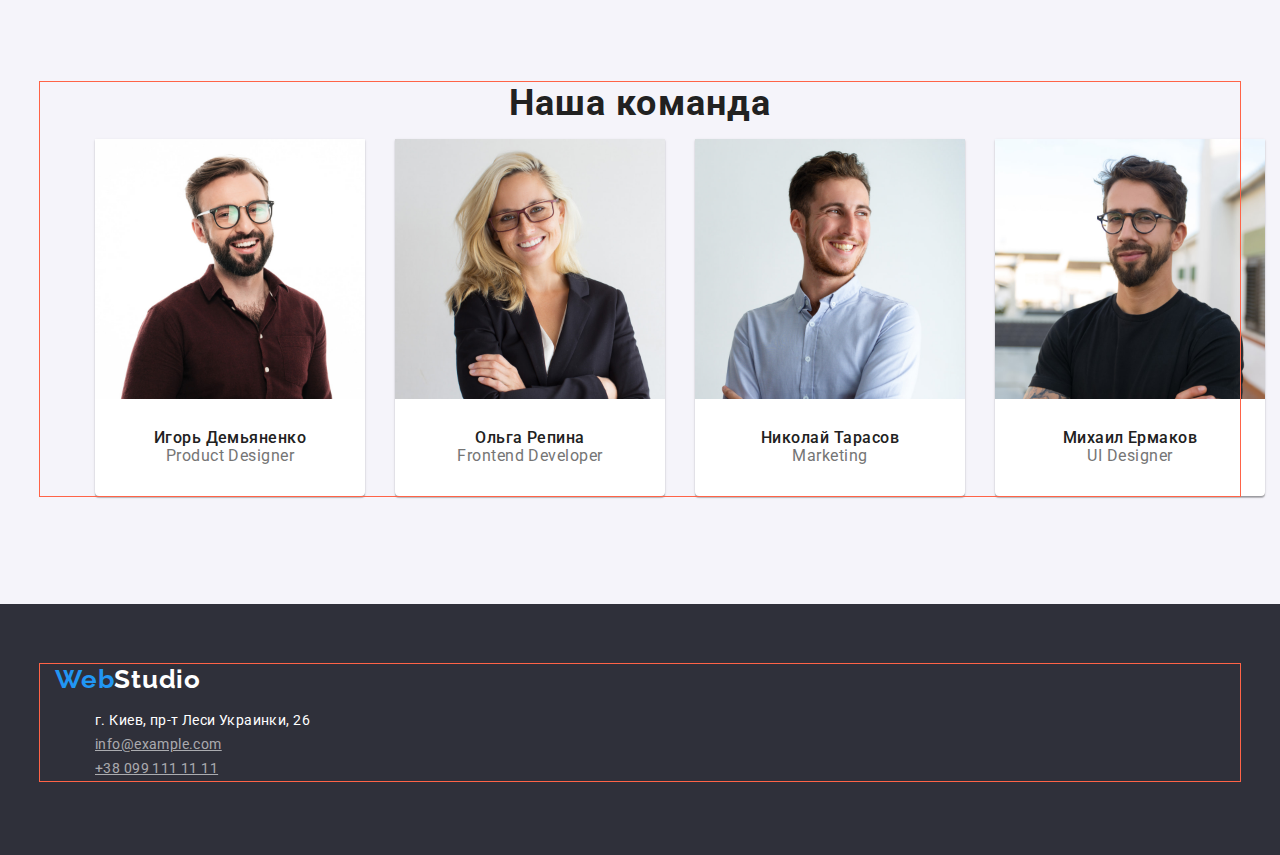
==== commit 210b05ad: "создает стили для секций" ====
--- a/index.html
+++ b/index.html
@@ -91,7 +91,7 @@
         <div class="container">
           <h2 class="work-title">Чем мы занимаемся</h2>
           <ul class="work-photo">
-            <li class="list">
+            <li class="work-list list">
               <img
                 src="./images/images-work/box-1.jpg"
                 alt="Работа с планшетом"
@@ -99,7 +99,7 @@
                 height="294"
               />
             </li>
-            <li class="list">
+            <li class="work-list list">
               <img
                 src="./images/images-work/box-2.jpg"
                 alt="Работа с ноутбуком"
@@ -107,7 +107,7 @@
                 height="294"
               />
             </li>
-            <li class="list">
+            <li class="work-list list">
               <img
                 src="./images/images-work/box-3.jpg"
                 alt="Работа с телефоном"
@@ -120,49 +120,57 @@
       </section>
 
       <!-- Секция команда -->
-      <section class="team section">
+      <section class="team section section">
         <div class="container">
           <h2 class="team-title">Наша команда</h2>
           <ul class="team-list">
-            <li>
+            <li class="team-item">
               <img
                 src="./images/images-team/team-1.jpg"
                 alt="Демьяненко Игорь"
                 width="270"
                 height="260"
               />
-              <h3 class="team-name">Игорь Демьяненко</h3>
-              <p class="text" lang="en">Product Designer</p>
-            </li>
-            <li>
+              <div class="team-cards">
+                <h3 class="team-name">Игорь Демьяненко</h3>
+                <p class="text" lang="en">Product Designer</p>
+              </div>
+            </li>
+            <li class="team-item">
               <img
                 src="./images/images-team/team-2.jpg"
                 alt="Репина Ольга"
                 width="270"
                 height="260"
               />
-              <h3 class="team-name">Ольга Репина</h3>
-              <p class="text" lang="en">Frontend Developer</p>
-            </li>
-            <li>
+              <div class="team-cards">
+                <h3 class="team-name">Ольга Репина</h3>
+                <p class="text" lang="en">Frontend Developer</p>
+              </div>
+            </li>
+            <li class="team-item">
               <img
                 src="./images/images-team/team-3.jpg"
                 alt="Тарасов Николай"
                 width="270"
                 height="260"
               />
-              <h3 class="team-name">Николай Тарасов</h3>
-              <p class="text" lang="en">Marketing</p>
-            </li>
-            <li>
+              <div class="team-cards">
+                <h3 class="team-name">Николай Тарасов</h3>
+                <p class="text" lang="en">Marketing</p>
+              </div>
+            </li>
+            <li class="team-item">
               <img
                 src="./images/images-team/team-4.jpg"
                 alt="Ермаков Михаил"
                 width="270"
                 height="260"
               />
-              <h3 class="team-name">Михаил Ермаков</h3>
-              <p class="text" lang="en">UI Designer</p>
+              <div class="team-cards">
+                <h3 class="team-name">Михаил Ермаков</h3>
+                <p class="text" lang="en">UI Designer</p>
+              </div>
             </li>
           </ul>
         </div>
--- a/css/styles.css
+++ b/css/styles.css
@@ -15,6 +15,9 @@
   --header-line-color: #ececec;
   --contacts-footer-color: rgba(255, 255, 255, 0.6);
   --buton-bg-color: #2196f3;
+
+  --box-shadow-team: 0px 1px 3px rgba(0, 0, 0, 0.12), 0px 1px 1px rgba(0, 0, 0, 0.14),
+    0px 2px 1px rgba(0, 0, 0, 0.2);
 }
 
 /* General */
@@ -284,15 +287,30 @@
   font-size: 14px;
   line-height: 1.71;
 
-  color: var(--main-text-color));
+  color: var(--main-text-color);
 }
 
 /* Employment */
+.work-section {
+  padding-top: 0%;
+}
+
+.work-photo {
+  display: flex;
+}
+
+.work-list {
+  margin-right: 30px;
+}
+
+.work-list:last-child {
+  margin-right: 0px;
+}
 
 .work-title {
   font-weight: 700;
   font-size: 36px;
-  line-height: 42px;
+  line-height: 1.17;
   text-align: center;
   letter-spacing: 0.03em;
 
@@ -311,6 +329,23 @@
 
 .team {
   background-color: var(--secondary-bg-color);
+}
+.team-list {
+  display: flex;
+}
+
+.team-item {
+  margin-right: 30px;
+  text-align: center;
+
+  background-color: var(--accent-secondary-text-color);
+
+  box-shadow: var(--box-shadow-team);
+  border-radius: 0px 0px 4px 4px;
+}
+
+.team-item:last-child {
+  margin-right: 0;
 }
 
 .team-title {
@@ -339,6 +374,12 @@
   text-align: center;
   letter-spacing: 0.03em;
 }
+
+.team-cards {
+  margin-top: 30px;
+  margin-bottom: 30px;
+}
+
 /* Footer */
 
 .footer {
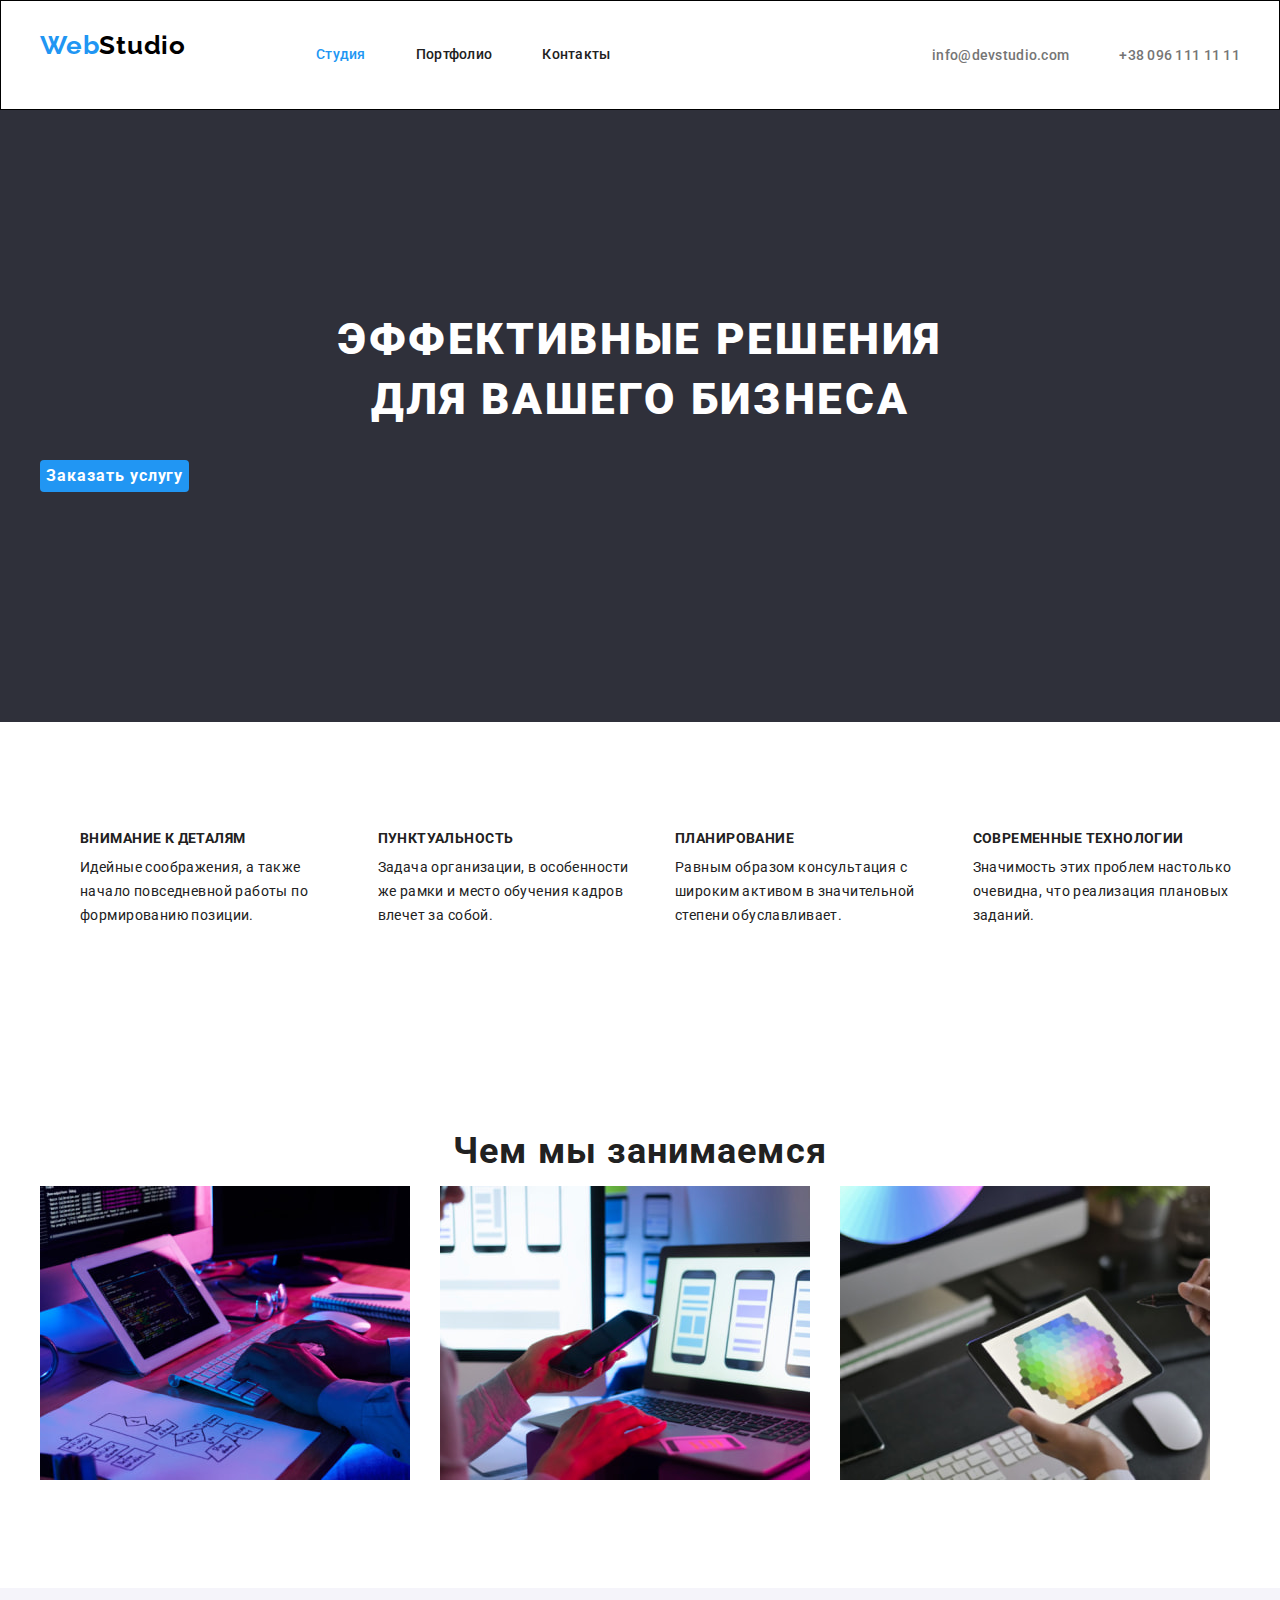
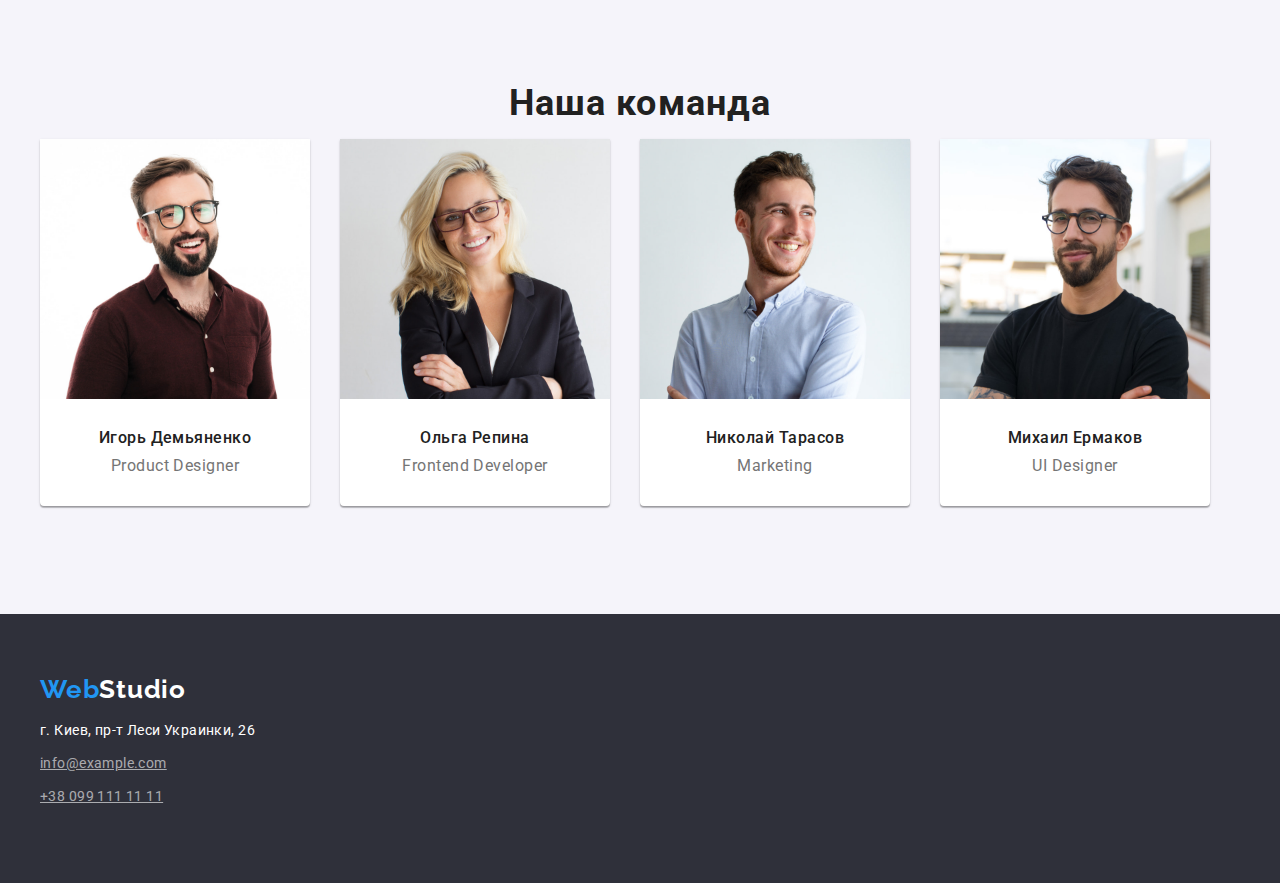
==== commit 1ed3f00e: "доделывает ДЗ-3" ====
--- a/index.html
+++ b/index.html
@@ -46,7 +46,7 @@
 
     <main>
       <!-- Секция герой -->
-      <section class="hero">
+      <section class="hero section">
         <div class="container hero-group">
           <h1 class="hero-title">Эффективные решения <br />для вашего бизнеса</h1>
           <button class="button button-hero" type="button">Заказать услугу</button>
@@ -54,7 +54,7 @@
       </section>
 
       <!-- Секция особенности -->
-      <section class="peculiarities section">
+      <section class="peculiarities section section">
         <div class="container peculiarities-container">
           <h2 class="peculiarities visually-hidden">Особенности</h2>
           <ul class="peculiarities-list">
@@ -180,12 +180,12 @@
     <!-- Футер -->
     <footer class="footer section">
       <div class="container">
-        <a href="index.html" lang="en" class="logo-link"
+        <a class="logo-link" href="index.html" lang="en"
           >Web<span class="logo-down">Studio</span></a
         >
         <address class="adress">
           <ul class="address-list">
-            <li class="list">
+            <li class="list address-item">
               <a
                 class="link"
                 href="https://goo.gl/maps/iHPk22q8Q6fAZVJF9"
@@ -194,10 +194,10 @@
                 >г. Киев, пр-т Леси Украинки, 26</a
               >
             </li>
-            <li class="link">
+            <li class="link address-item">
               <a class="link-footer" href="mailto:info@example.com">info@example.com</a>
             </li>
-            <li class="link">
+            <li class="link address-item">
               <a class="link-footer" href="tel:+380991111111">+38 099 111 11 11</a>
             </li>
           </ul>
--- a/css/styles.css
+++ b/css/styles.css
@@ -18,6 +18,8 @@
 
   --box-shadow-team: 0px 1px 3px rgba(0, 0, 0, 0.12), 0px 1px 1px rgba(0, 0, 0, 0.14),
     0px 2px 1px rgba(0, 0, 0, 0.2);
+  --btn-shadow: 0px 3px 1px rgba(0, 0, 0, 0.1), 0px 1px 2px rgba(0, 0, 0, 0.08),
+    0px 2px 2px rgba(0, 0, 0, 0.12);
 }
 
 /* General */
@@ -82,8 +84,8 @@
 }
 
 .container {
-  outline: 1px solid tomato;
-  width: 1200px;
+  /* outline: 1px solid tomato; */
+  width: 1230px;
 
   padding-left: 15px;
   padding-right: 15px;
@@ -297,6 +299,7 @@
 
 .work-photo {
   display: flex;
+  padding: 0;
 }
 
 .work-list {
@@ -332,6 +335,7 @@
 }
 .team-list {
   display: flex;
+  padding: 0;
 }
 
 .team-item {
@@ -369,6 +373,7 @@
 }
 
 .team-list .text {
+  margin-top: 10px;
   font-size: 16px;
   line-height: 1.18;
   text-align: center;
@@ -390,9 +395,26 @@
   text-decoration: none;
 }
 
+.logo-link {
+  margin-bottom: 20px;
+}
+
+.logo-down {
+  color: var(--accent-secondary-text-color);
+}
+
 .address {
   font-style: normal;
 }
+.address-item {
+  margin-bottom: 9px;
+}
+.address-item:last-child {
+  margin-bottom: 0;
+}
+.address-list {
+  padding-inline-start: 0;
+}
 
 .address .address-list {
   list-style: none;
@@ -408,6 +430,7 @@
 
 .address-list .link {
   line-height: 1.71;
+  letter-spacing: 0.03em;
 
   color: var(--accent-secondary-text-color);
 
@@ -416,6 +439,11 @@
 
 .address-list .link-footer:hover,
 .address-list .link-footer:focus {
+  color: var(--accent-text-color);
+}
+
+.address-list .list:hover,
+.address-list .list:focus {
   color: var(--accent-text-color);
 }
 
@@ -426,35 +454,53 @@
   color: var(--contacts-footer-color);
 }
 
-.address-list .list:hover,
-.address-list .list:focus {
-  color: var(--accent-text-color);
-}
-
-.logo-down {
-  color: var(--accent-secondary-text-color);
-}
-
 /* Portfolio Page */
+
 .portfolio-container {
-  width: 1230px;
-  margin-left: 15px;
-  margin-right: 15px;
+  padding-top: 94px;
+  padding-bottom: 94px;
   margin-top: 0;
   margin-bottom: 0;
 }
 
+.portfolio-nav {
+  display: flex;
+  margin-bottom: 34px;
+  justify-content: center;
+  padding: 0;
+}
+
+.navigation-list {
+  margin-right: 8px;
+}
+
+.navigation-list:last-child {
+  margin-right: 0;
+}
+
 .portfolio {
   list-style: none;
 }
-
+.button.active {
+  color: var(--accent-secondary-text-color);
+  background-color: var(--accent-text-color);
+  box-shadow: var(--btn-shadow);
+  border-radius: 4px;
+}
 .portfolio .button {
+  padding: 6px 22px;
+
   font-weight: 500;
   font-size: 16px;
   line-height: 1.62;
+  letter-spacing: 0.03em;
 
   color: var(--main-text-color);
   background-color: var(--another-bg-color);
+
+  border: none;
+  border-radius: 4px;
+  cursor: pointer;
 }
 
 .portfolio .button:hover,
@@ -462,9 +508,37 @@
   color: var(--accent-secondary-text-color);
   background-color: var(--accent-text-color);
 
+  box-shadow: var(--btn-shadow);
+
   cursor: pointer;
 }
+
+.portfolio-title {
+  display: flex;
+  flex-wrap: wrap;
+  padding: 0;
+}
+.portfolio-list {
+  flex-basis: 370px;
+  margin-top: 34px;
+  margin-right: 30px;
+
+  background-color: var(--accent-secondary-text-color);
+}
+
+.portfolio-list.portfolio-list:nth-child(3n) {
+  margin-right: 0;
+}
+
+.portfolio-project {
+  padding: 20px 24px;
+  border: 1px solid #eeeeee;
+  border-top: none;
+}
+
 .portfolio-list .title {
+  margin-bottom: 4px;
+
   font-weight: 700;
   font-size: 18px;
   line-height: 2;
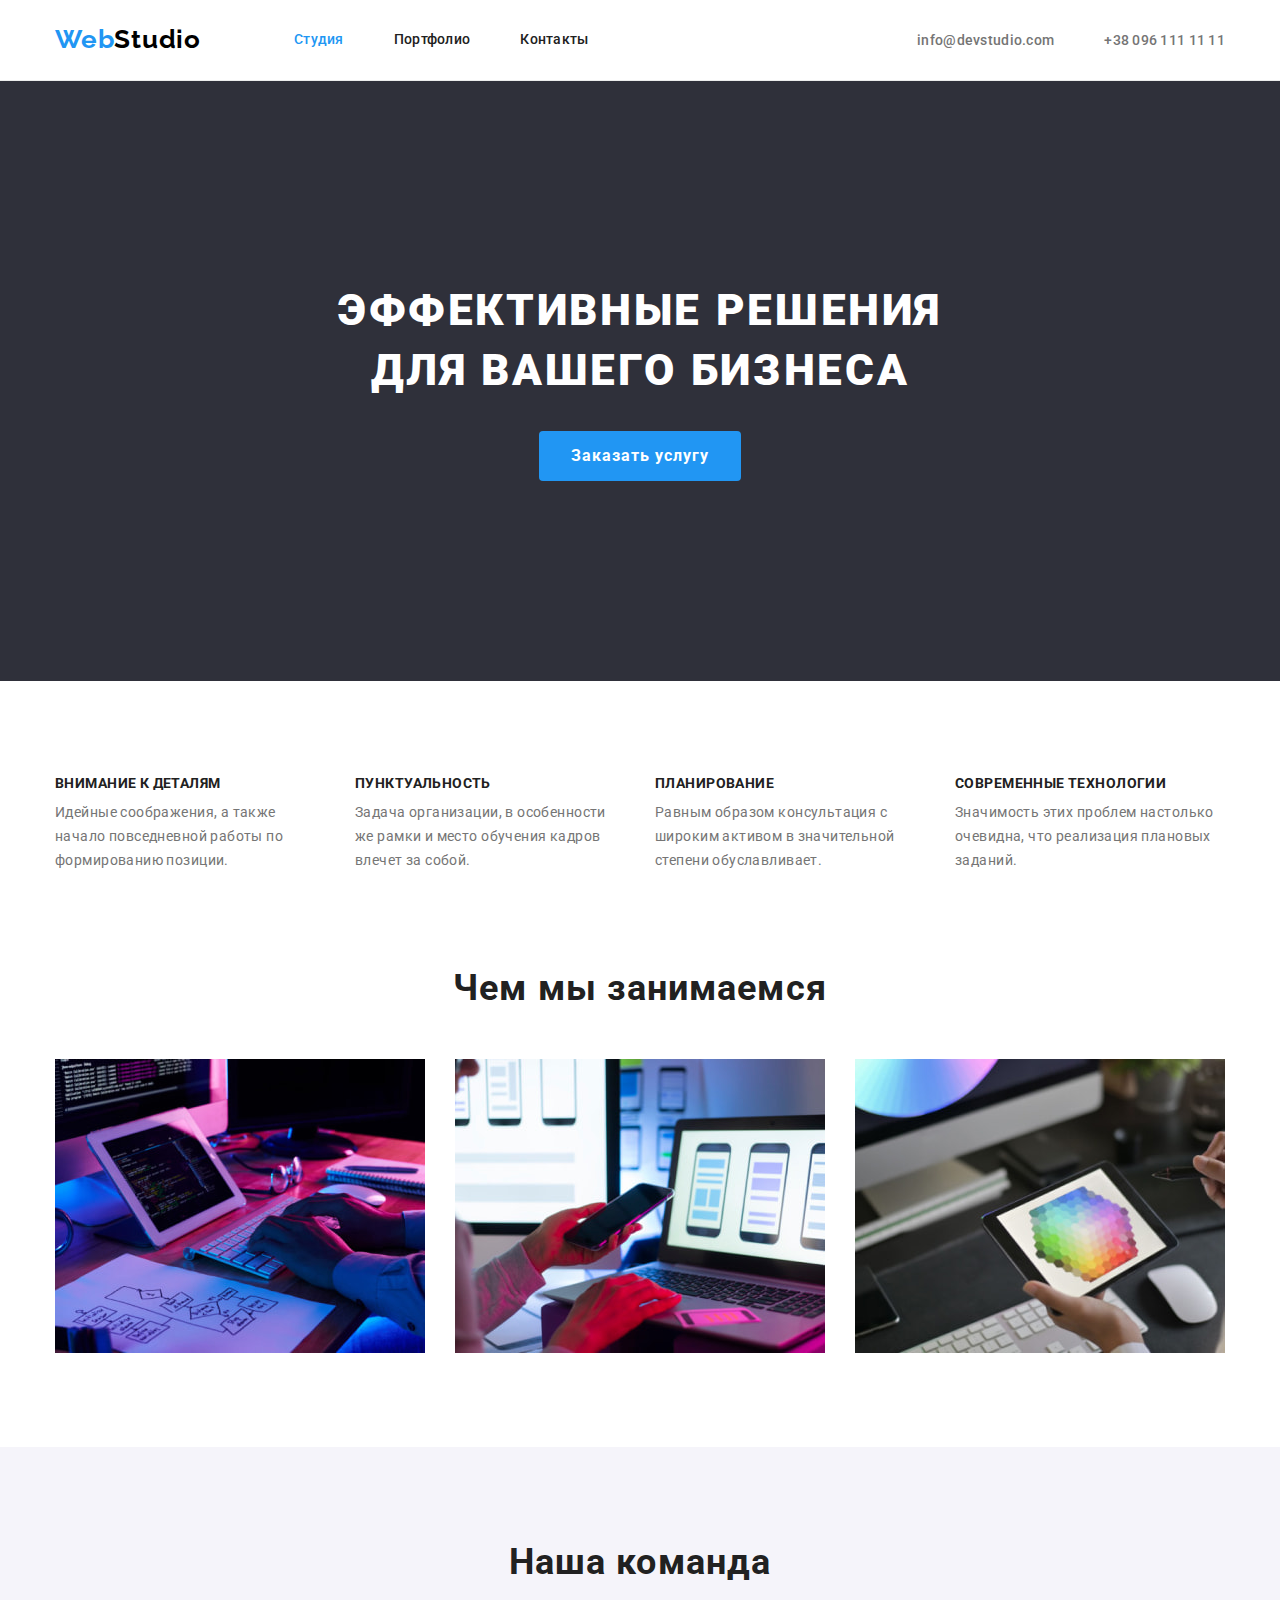
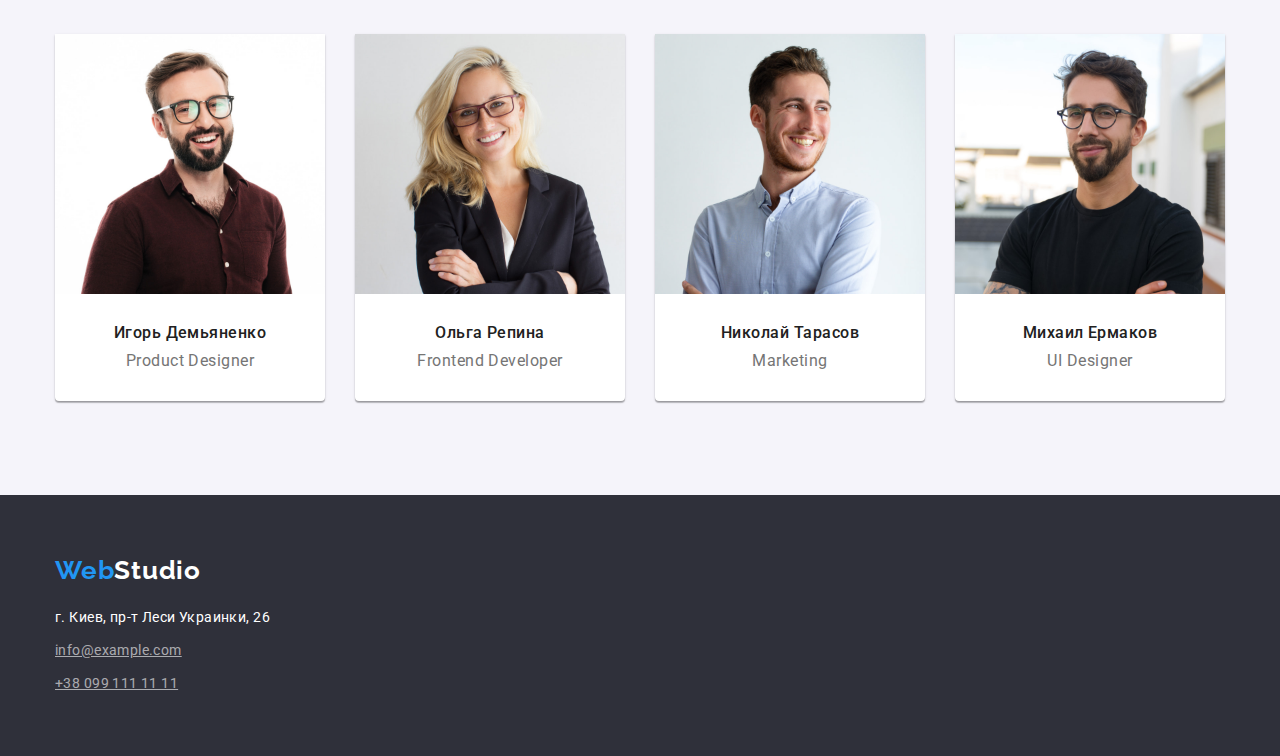
==== commit 63644da1: "исправляет все ошибки по дз3" ====
--- a/index.html
+++ b/index.html
@@ -27,7 +27,7 @@
       <div class="container header-container">
         <a class="logo-link" href="index.html" lang="en">Web<span class="logo-up">Studio</span></a>
         <nav class="header-nav">
-          <ul class="site-nav">
+          <ul class="site-nav list">
             <li class="list nav-list"><a href="" class="link active nav-link">Студия</a></li>
             <li class="list nav-list">
               <a href="./portfolio.html" class="link nav-link">Портфолио</a>
@@ -46,7 +46,7 @@
 
     <main>
       <!-- Секция герой -->
-      <section class="hero section">
+      <section class="hero">
         <div class="container hero-group">
           <h1 class="hero-title">Эффективные решения <br />для вашего бизнеса</h1>
           <button class="button button-hero" type="button">Заказать услугу</button>
@@ -54,29 +54,29 @@
       </section>
 
       <!-- Секция особенности -->
-      <section class="peculiarities section section">
+      <section class="peculiarities section">
         <div class="container peculiarities-container">
           <h2 class="peculiarities visually-hidden">Особенности</h2>
-          <ul class="peculiarities-list">
-            <li class="list peculiarities-item">
+          <ul class="peculiarities-list list">
+            <li class="peculiarities-item list">
               <h3 class="title-list">Внимание к деталям</h3>
               <p class="text">
                 Идейные соображения, а также начало повседневной работы по формированию позиции.
               </p>
             </li>
-            <li class="list peculiarities-item">
+            <li class="peculiarities-item list">
               <h3 class="title-list">Пунктуальность</h3>
               <p class="text">
                 Задача организации, в особенности же рамки и место обучения кадров влечет за собой.
               </p>
             </li>
-            <li class="list peculiarities-item">
+            <li class="peculiarities-item list">
               <h3 class="title-list">Планирование</h3>
               <p class="text">
                 Равным образом консультация с широким активом в значительной степени обуславливает.
               </p>
             </li>
-            <li class="list peculiarities-item">
+            <li class="peculiarities-item list">
               <h3 class="title-list">Современные технологии</h3>
               <p class="text">
                 Значимость этих проблем настолько очевидна, что реализация плановых заданий.
@@ -90,7 +90,7 @@
       <section class="work section">
         <div class="container">
           <h2 class="work-title">Чем мы занимаемся</h2>
-          <ul class="work-photo">
+          <ul class="work-photo list">
             <li class="work-list list">
               <img
                 src="./images/images-work/box-1.jpg"
@@ -120,11 +120,11 @@
       </section>
 
       <!-- Секция команда -->
-      <section class="team section section">
+      <section class="team section">
         <div class="container">
           <h2 class="team-title">Наша команда</h2>
-          <ul class="team-list">
-            <li class="team-item">
+          <ul class="team-list list">
+            <li class="team-item list">
               <img
                 src="./images/images-team/team-1.jpg"
                 alt="Демьяненко Игорь"
@@ -132,7 +132,7 @@
                 height="260"
               />
               <div class="team-cards">
-                <h3 class="team-name">Игорь Демьяненко</h3>
+                <h3 class="team-name list">Игорь Демьяненко</h3>
                 <p class="text" lang="en">Product Designer</p>
               </div>
             </li>
@@ -148,7 +148,7 @@
                 <p class="text" lang="en">Frontend Developer</p>
               </div>
             </li>
-            <li class="team-item">
+            <li class="team-item list">
               <img
                 src="./images/images-team/team-3.jpg"
                 alt="Тарасов Николай"
@@ -156,7 +156,7 @@
                 height="260"
               />
               <div class="team-cards">
-                <h3 class="team-name">Николай Тарасов</h3>
+                <h3 class="team-name list">Николай Тарасов</h3>
                 <p class="text" lang="en">Marketing</p>
               </div>
             </li>
@@ -184,7 +184,7 @@
           >Web<span class="logo-down">Studio</span></a
         >
         <address class="adress">
-          <ul class="address-list">
+          <ul class="address-list list">
             <li class="list address-item">
               <a
                 class="link"
--- a/css/styles.css
+++ b/css/styles.css
@@ -66,6 +66,8 @@
   color: var(--accent-secondary-text-color);
   background-color: var(--buton-bg-color);
 
+  border: none;
+  border-radius: 4px;
   cursor: pointer;
 }
 
@@ -85,7 +87,7 @@
 
 .container {
   /* outline: 1px solid tomato; */
-  width: 1230px;
+  width: 1200px;
 
   padding-left: 15px;
   padding-right: 15px;
@@ -102,7 +104,7 @@
 .list {
   list-style: none;
   margin: 0;
-  padding: 0%;
+  padding: 0;
 }
 
 .link {
@@ -113,7 +115,9 @@
 /* Logo */
 
 .logo-link {
-  margin-right: 90px;
+  margin-top: 24px;
+  margin-right: 93px;
+  margin-bottom: 25px;
 
   font-family: var(--secondary-font);
   font-weight: 700;
@@ -133,7 +137,7 @@
 /* Header */
 
 .header {
-  border: 1px solid black;
+  border-bottom: 1px solid var(--header-line-color);
 }
 
 .header-container {
@@ -187,7 +191,6 @@
 
 .header-contacts {
   display: flex;
-  align-items: center;
 
   margin-left: auto;
 }
@@ -223,9 +226,7 @@
 
 .hero {
   padding-top: 200px;
-  padding-right: 0;
   padding-bottom: 200px;
-  padding-left: 0;
 
   text-align: center;
 
@@ -245,11 +246,9 @@
   color: var(--accent-secondary-text-color);
 }
 
-.button {
-  margin-bottom: 30px;
-  border: none;
-  border-radius: 4px;
-  cursor: pointer;
+.button-hero {
+  margin: 0 auto;
+  padding: 10px 32px;
 }
 
 .link.active {
@@ -289,17 +288,16 @@
   font-size: 14px;
   line-height: 1.71;
 
-  color: var(--main-text-color);
+  color: var(--secondary-text-color);
 }
 
 /* Employment */
-.work-section {
-  padding-top: 0%;
+.work {
+  padding-top: 0;
 }
 
 .work-photo {
   display: flex;
-  padding: 0;
 }
 
 .work-list {
@@ -311,6 +309,8 @@
 }
 
 .work-title {
+  margin-bottom: 50px;
+
   font-weight: 700;
   font-size: 36px;
   line-height: 1.17;
@@ -353,6 +353,8 @@
 }
 
 .team-title {
+  margin-bottom: 50px;
+
   font-weight: 700;
   font-size: 36px;
   line-height: 1.17;
@@ -392,11 +394,6 @@
   padding-bottom: 60px;
 
   background-color: var(--main-bg-color);
-  text-decoration: none;
-}
-
-.logo-link {
-  margin-bottom: 20px;
 }
 
 .logo-down {
@@ -414,6 +411,7 @@
 }
 .address-list {
   padding-inline-start: 0;
+  margin-top: 20px;
 }
 
 .address .address-list {
@@ -457,8 +455,6 @@
 /* Portfolio Page */
 
 .portfolio-container {
-  padding-top: 94px;
-  padding-bottom: 94px;
   margin-top: 0;
   margin-bottom: 0;
 }
@@ -478,9 +474,6 @@
   margin-right: 0;
 }
 
-.portfolio {
-  list-style: none;
-}
 .button.active {
   color: var(--accent-secondary-text-color);
   background-color: var(--accent-text-color);
@@ -516,12 +509,11 @@
 .portfolio-title {
   display: flex;
   flex-wrap: wrap;
-  padding: 0;
 }
 .portfolio-list {
   flex-basis: 370px;
-  margin-top: 34px;
   margin-right: 30px;
+  margin-bottom: 30px;
 
   background-color: var(--accent-secondary-text-color);
 }
@@ -554,7 +546,3 @@
 
   color: var(--secondary-text-color);
 }
-
-.portfolio-title {
-  list-style: none;
-}
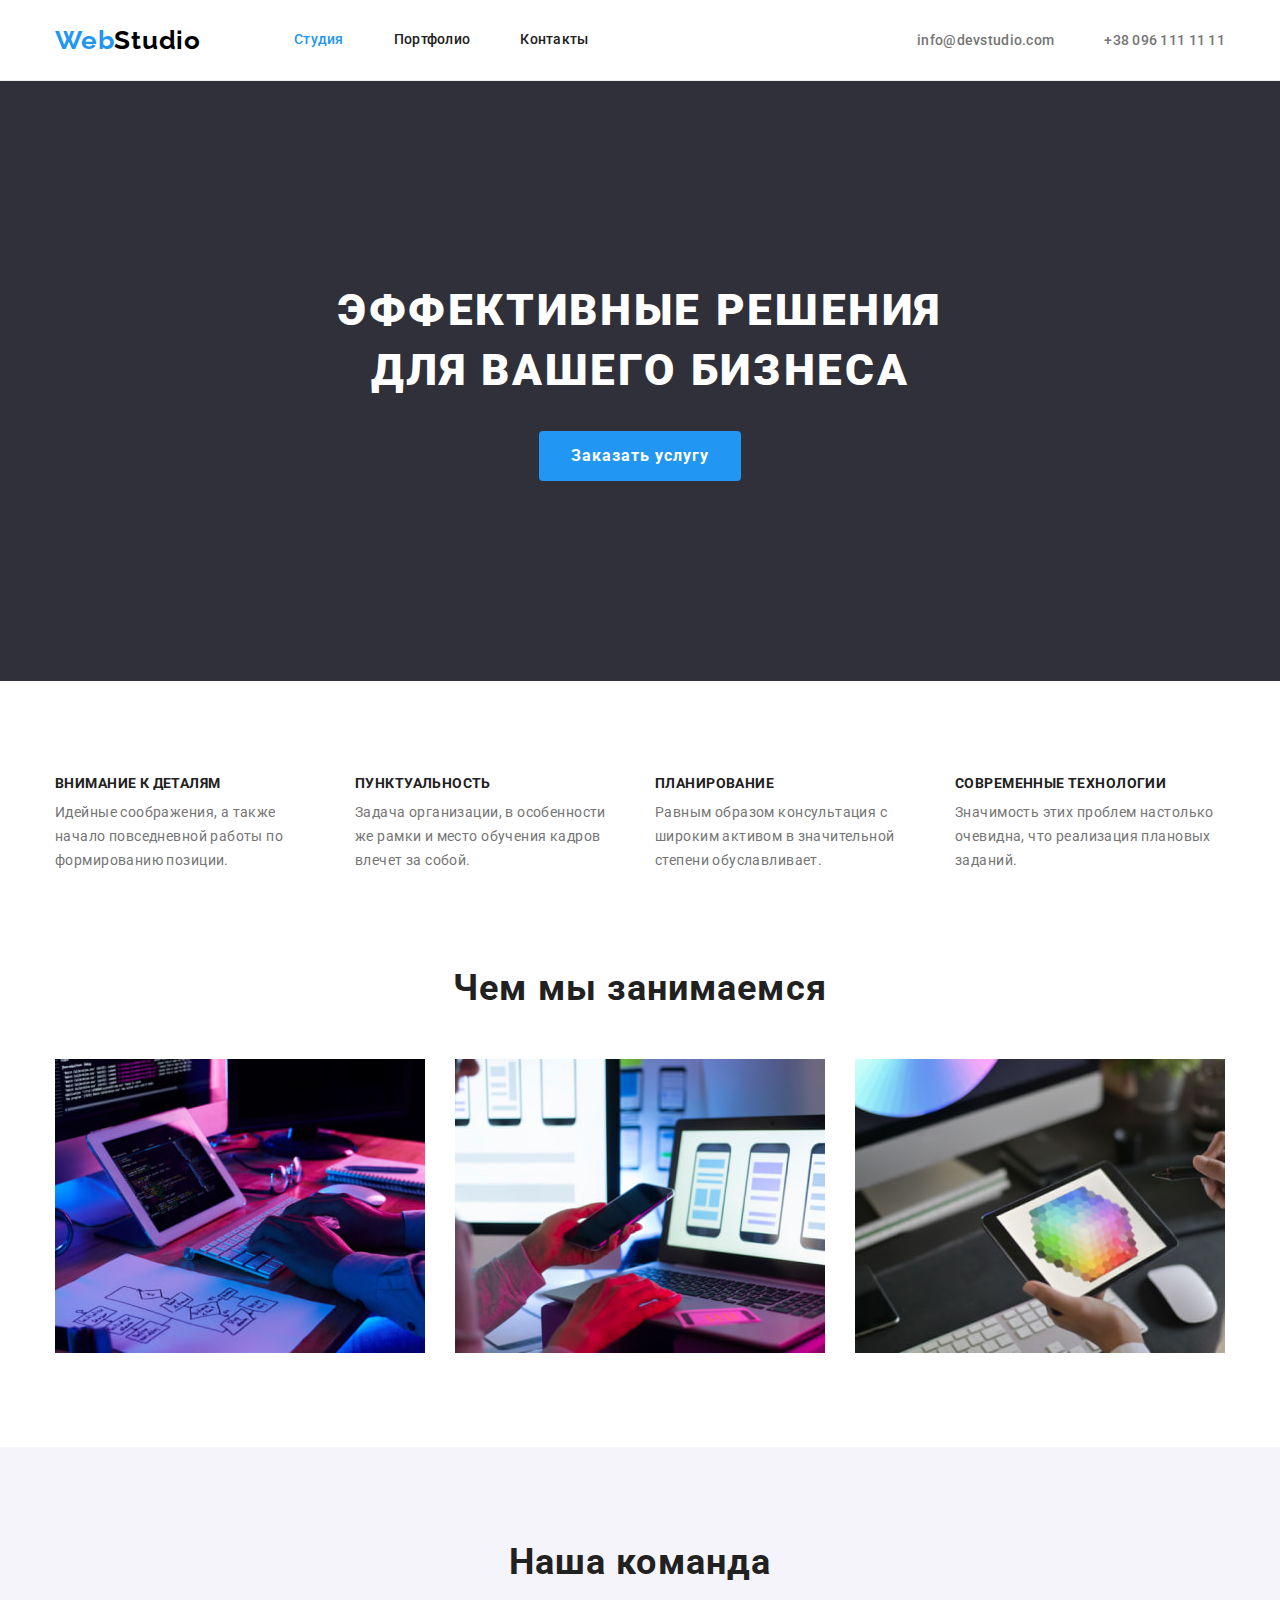
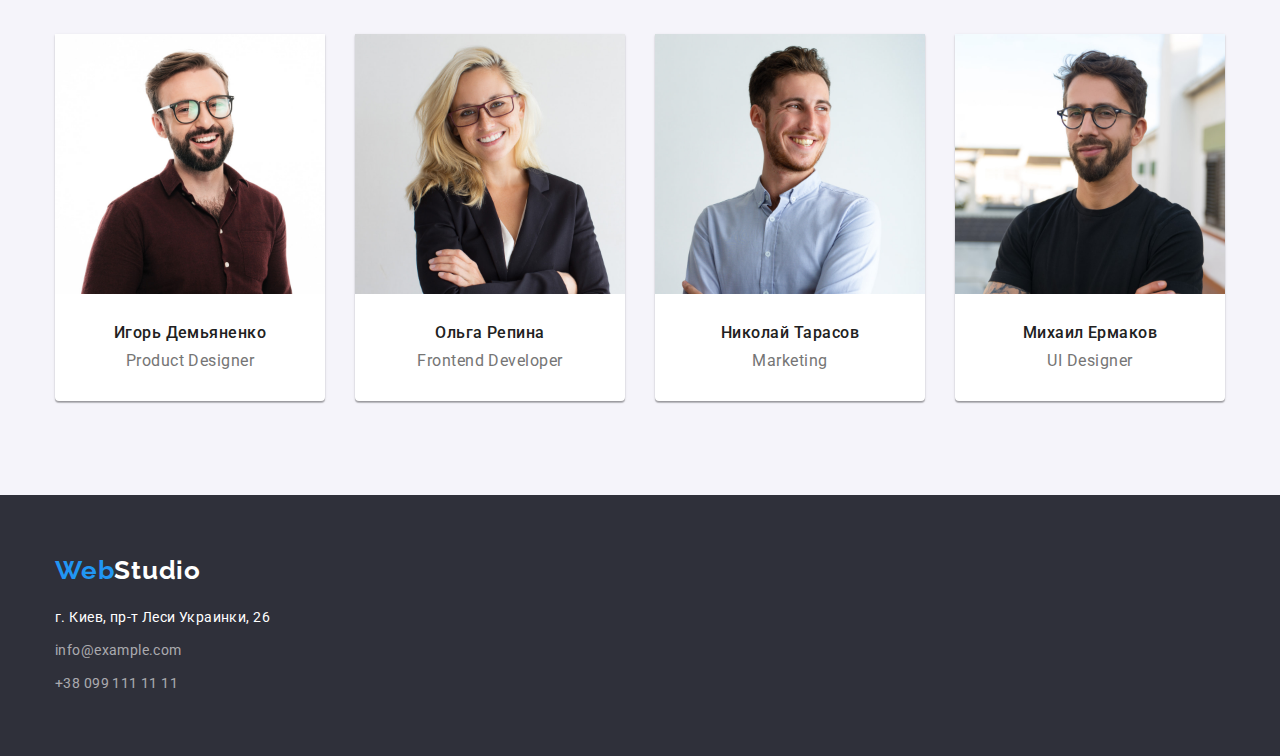
==== commit b212e581: "исправляет ошибки по дз3(2)" ====
--- a/index.html
+++ b/index.html
@@ -35,8 +35,8 @@
             <li class="list nav-list"><a href="" class="link nav-link">Контакты</a></li>
           </ul>
         </nav>
-        <ul class="header-contacts">
-          <li class="list list-contacts">
+        <ul class="header-contacts list">
+          <li class="list-contacts">
             <a href="mailto:info@devstudio.com" class="contacts">info@devstudio.com</a>
           </li>
           <li class="list"><a href="tel:+380961111111" class="contacts">+38 096 111 11 11</a></li>
@@ -194,11 +194,11 @@
                 >г. Киев, пр-т Леси Украинки, 26</a
               >
             </li>
-            <li class="link address-item">
-              <a class="link-footer" href="mailto:info@example.com">info@example.com</a>
-            </li>
-            <li class="link address-item">
-              <a class="link-footer" href="tel:+380991111111">+38 099 111 11 11</a>
+            <li class="address-item">
+              <a class="link-footer link" href="mailto:info@example.com">info@example.com</a>
+            </li>
+            <li class="address-item">
+              <a class="link-footer link" href="tel:+380991111111">+38 099 111 11 11</a>
             </li>
           </ul>
         </address>
--- a/css/styles.css
+++ b/css/styles.css
@@ -115,9 +115,7 @@
 /* Logo */
 
 .logo-link {
-  margin-top: 24px;
   margin-right: 93px;
-  margin-bottom: 25px;
 
   font-family: var(--secondary-font);
   font-weight: 700;
@@ -383,8 +381,8 @@
 }
 
 .team-cards {
-  margin-top: 30px;
-  margin-bottom: 30px;
+  padding-top: 30px;
+  padding-bottom: 30px;
 }
 
 /* Footer */
@@ -461,9 +459,8 @@
 
 .portfolio-nav {
   display: flex;
-  margin-bottom: 34px;
+  margin-bottom: 50px;
   justify-content: center;
-  padding: 0;
 }
 
 .navigation-list {
@@ -518,8 +515,12 @@
   background-color: var(--accent-secondary-text-color);
 }
 
-.portfolio-list.portfolio-list:nth-child(3n) {
+.portfolio-list:nth-child(3n) {
   margin-right: 0;
+}
+
+.portfolio-list:nth-child(-n + 3) {
+  margin-bottom: 0;
 }
 
 .portfolio-project {
